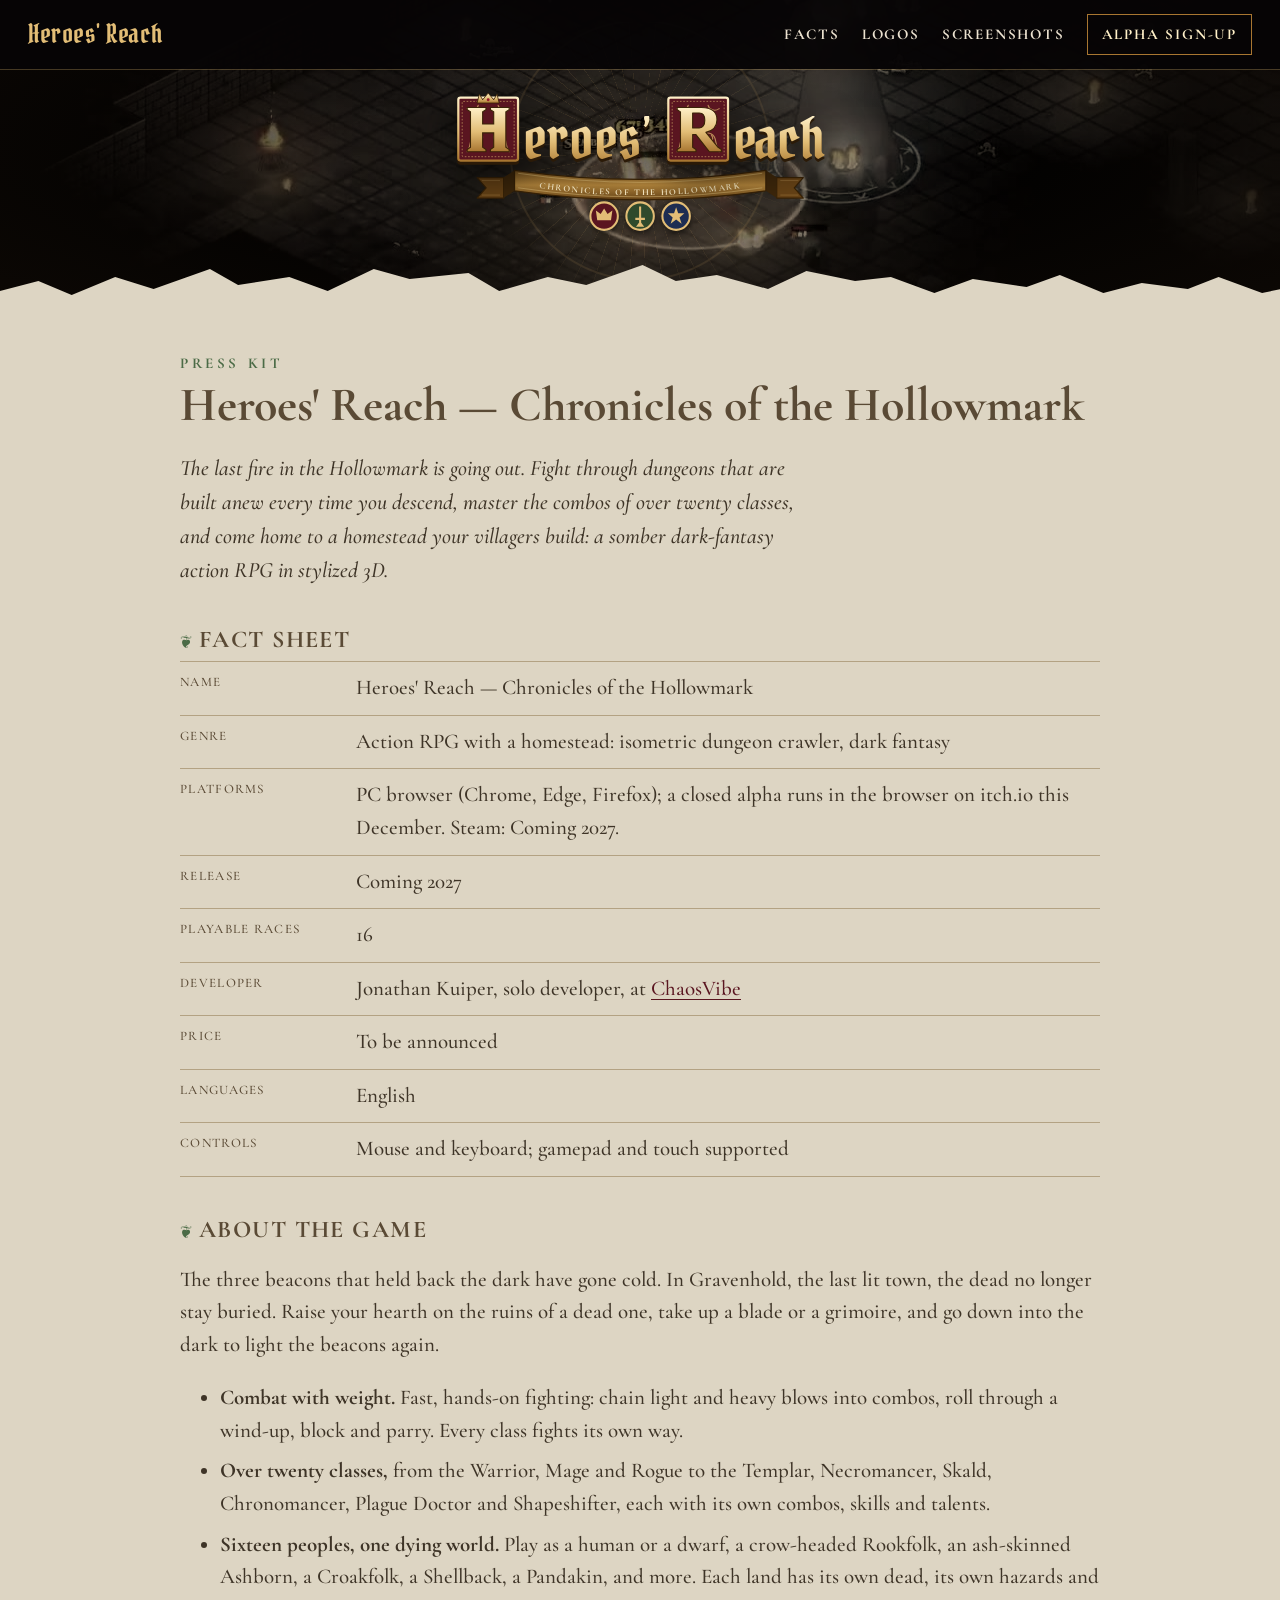
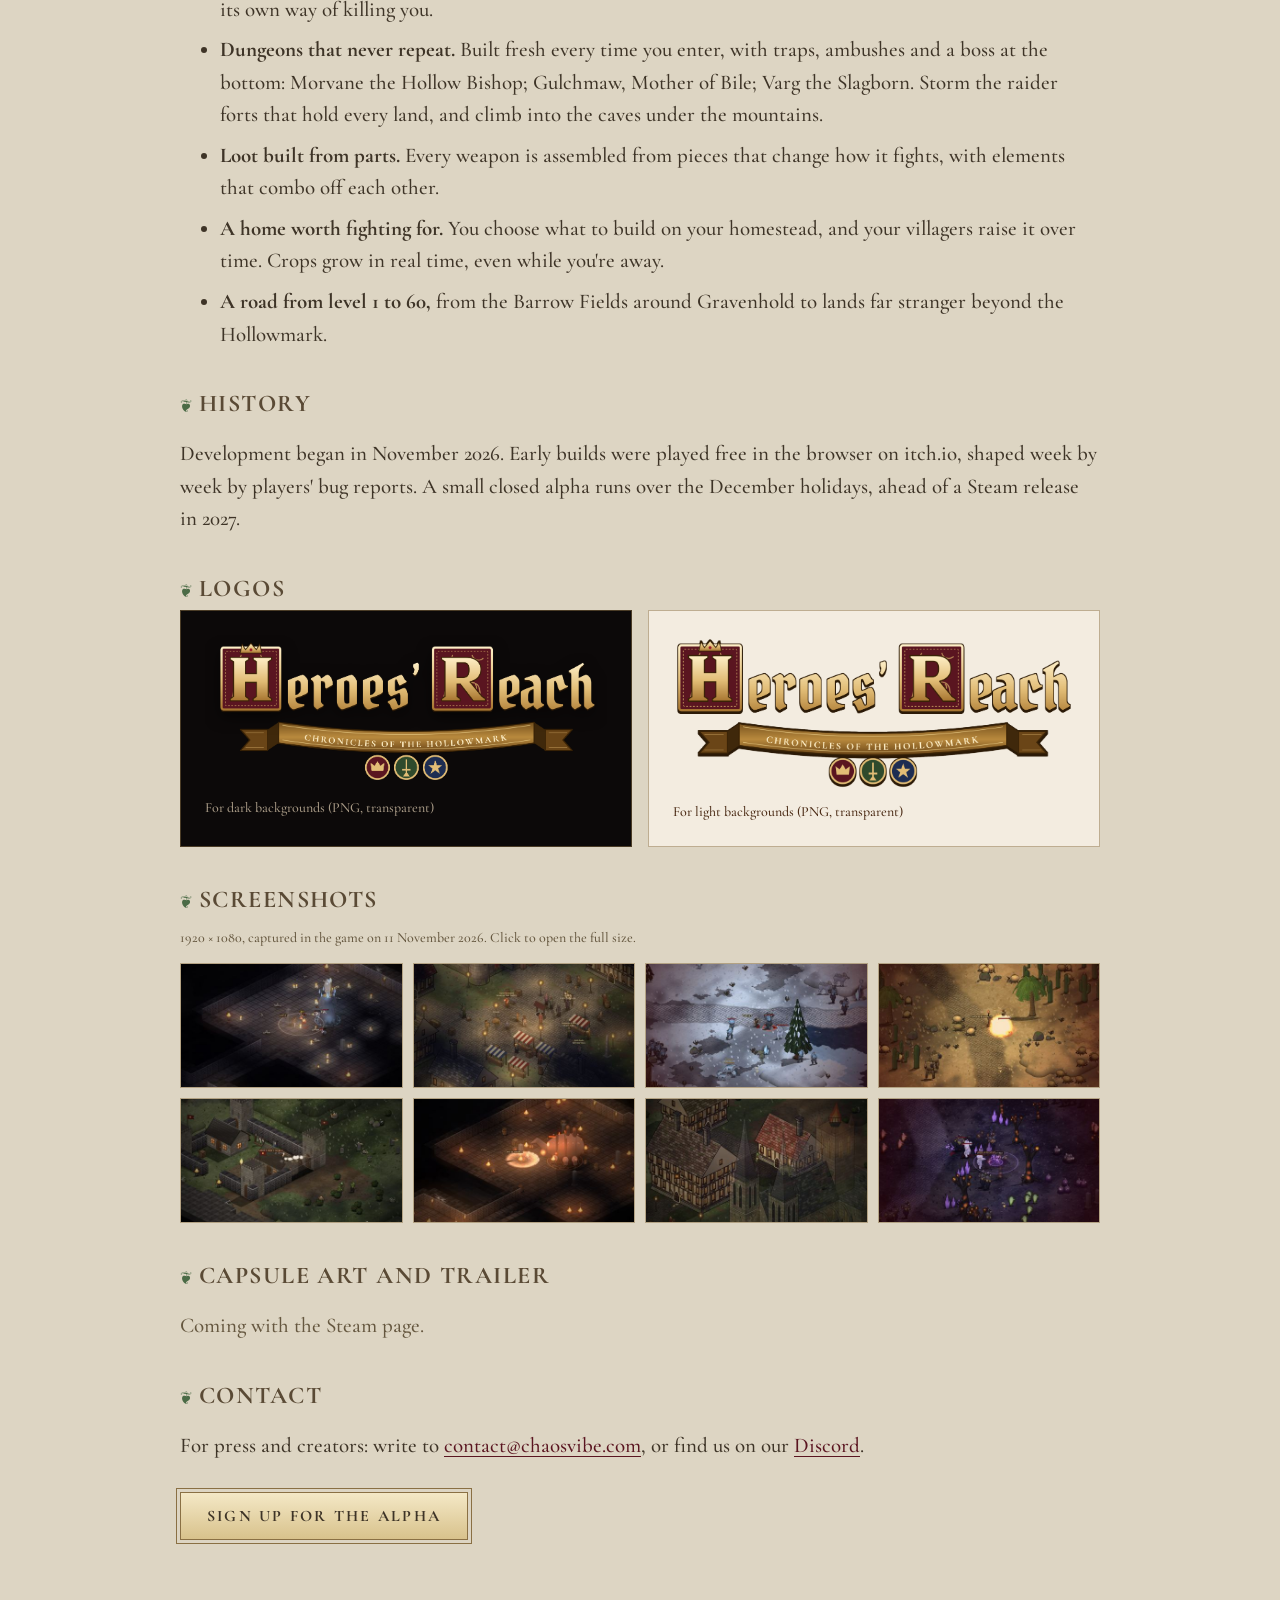
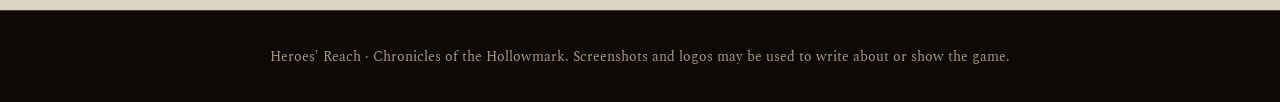
==== press.html @ e9427c47 "Heroes' Reach website (copy of the game repo's website/) Co-Authored-By: Claude Sonnet 5.5 <noreply@" ====
<!doctype html>
<html lang="en">
<head>
<meta charset="utf-8">
<meta name="viewport" content="width=device-width, initial-scale=1">
<title>Press kit · Heroes' Reach</title>
<meta name="description" content="Press kit for Heroes' Reach — Chronicles of the Hollowmark: fact sheet, logos, screenshots and contact.">
<meta property="og:title" content="Heroes' Reach press kit">
<meta property="og:image" content="press/emberwrought-1-crypt-boss.jpg">
<meta name="theme-color" content="#0e0905">
<link rel="preconnect" href="https://fonts.googleapis.com">
<link rel="preconnect" href="https://fonts.gstatic.com" crossorigin>
<link href="https://fonts.googleapis.com/css2?family=Pirata+One&family=Cormorant+Garamond:ital,wght@0,500;0,700;1,500&family=Spectral:ital,wght@0,300;0,400;0,600;1,300;1,400&display=swap" rel="stylesheet">
<link rel="stylesheet" href="site.css">
</head>
<body class="page">
<!-- Safe list only (docs/social-plan.md §6): no co-op, no release date beyond "Coming 2027". The owner approves before it's linked anywhere.
     Capsule art and the trailer go in the "Capsule art and trailer" section once the Steam page assets exist (docs/social/steam.md). -->
<nav class="top solid"><a class="brand" href="./">Heroes' Reach</a><span class="links"><a href="#facts">Facts</a><a href="#logos">Logos</a><a href="#shots">Screenshots</a><a class="pill" href="./#alpha">Alpha sign-up</a></span></nav>
<header class="masthead">
  <div class="lockup">
    <a class="word" href="./" aria-label="Heroes' Reach, home">
      <svg class="initial" viewBox="0 0 120 130" aria-hidden="true">
        <defs><linearGradient id="ig" x1="0" y1="0" x2="0" y2="1"><stop offset="0" stop-color="#fff0c8"/><stop offset=".55" stop-color="#e2bd76"/><stop offset="1" stop-color="#a87631"/></linearGradient></defs>
        <rect x="6" y="10" width="108" height="114" rx="4" fill="#5a1520" stroke="url(#ig)" stroke-width="4"/>
        <rect x="13" y="17" width="94" height="100" rx="2" fill="none" stroke="#c9a061" stroke-width="1.2" stroke-dasharray="3 3"/>
        <g fill="none" stroke="#c9a061" stroke-width="2" stroke-linecap="round" opacity=".85">
          <path d="M22 108c10-14 2-26 14-32s18 6 10 12-16-2-10-10"/><path d="M98 108c-10-14-2-26-14-32s-18 6-10 12 16-2 10-10"/>
          <path d="M22 30c8 6 18 2 20-6M98 30c-8 6-18 2-20-6"/>
        </g>
        <path d="M22 28h34v4l-6 4v22h20V36l-6-4v-4h34v4l-6 4v64l6 4v4H64v-4l6-4V74H50v26l6 4v4H22v-4l6-4V36l-6-4z" fill="url(#ig)" stroke="#3a2306" stroke-width="2"/>
        <path d="M44 4l6 10 10-12 10 12 6-10 4 16H40z" fill="url(#ig)" stroke="#3a2306" stroke-width="1.5"/>
        <circle cx="60" cy="14" r="2.6" fill="#9b1b2a"/>
      </svg>
      <span class="rest" aria-hidden="true">eroes’</span><svg class="initial r" viewBox="0 0 120 130" aria-hidden="true"><rect x="6" y="10" width="108" height="114" rx="4" fill="#5a1520" stroke="url(#ig)" stroke-width="4"/><rect x="13" y="17" width="94" height="100" rx="2" fill="none" stroke="#c9a061" stroke-width="1.2" stroke-dasharray="3 3"/><g fill="none" stroke="#c9a061" stroke-width="2" stroke-linecap="round" opacity=".85"><path d="M22 108c10-14 2-26 14-32s18 6 10 12-16-2-10-10"/><path d="M98 108c-10-14-2-26-14-32s-18 6-10 12 16-2 10-10"/><path d="M22 30c8 6 18 2 20-6M98 30c-8 6-18 2-20-6"/></g><path fill-rule="evenodd" d="M22 28H66C86 28 94 38 94 50C94 63 86 70 74 73L96 100L102 104V108H80L56 77H50V100L56 104V108H22V104L28 100V36L22 32ZM50 38H62C70 38 72 43 72 51C72 59 70 64 62 65H50Z" fill="url(#ig)" stroke="#3a2306" stroke-width="2" stroke-linejoin="round"/></svg><span class="rest" aria-hidden="true">each</span>
    </a>
    <svg class="ribbon" viewBox="0 0 560 92" role="img" aria-label="Chronicles of the Hollowmark">
      <defs><linearGradient id="rg" x1="0" y1="0" x2="0" y2="1"><stop offset="0" stop-color="#7b5520"/><stop offset=".5" stop-color="#b98a3e"/><stop offset="1" stop-color="#6a4517"/></linearGradient></defs>
      <path d="M54 34H10l15 17-15 17h44z" fill="#6a4517" stroke="#3a2306" stroke-width="2" stroke-linejoin="round"/>
      <path d="M506 34h44l-15 17 15 17h-44z" fill="#6a4517" stroke="#3a2306" stroke-width="2" stroke-linejoin="round"/>
      <path d="M18 39h30M18 63h30M512 39h30M512 63h30" stroke="#c9a061" stroke-width="1" opacity=".55"/>
      <path d="M72 22 54 34v34l18-12z" fill="#3f280b"/>
      <path d="M488 22l18 12v34l-18-12z" fill="#3f280b"/>
      <path d="M72 22Q280 52 488 22V56Q280 86 72 56z" fill="url(#rg)" stroke="#3a2306" stroke-width="2" stroke-linejoin="round"/>
      <path d="M78 27Q280 57 482 27M78 51Q280 81 482 51" stroke="#e8c983" stroke-width="1.1" fill="none" opacity=".75"/>
      <path id="rbt" d="M88 44Q280 76 472 44" fill="none"/>
      <text font-family="'Cormorant Garamond', Georgia, serif" font-weight="700" font-size="15" letter-spacing="2.6" fill="#fff0c8" text-anchor="middle" dominant-baseline="middle"><textPath href="#rbt" startOffset="50%">CHRONICLES OF THE HOLLOWMARK</textPath></text>
    </svg>
    <div class="roundels" aria-hidden="true">
      <svg viewBox="0 0 44 44"><circle cx="22" cy="22" r="20" fill="#5a1520" stroke="#e2bd76" stroke-width="3"/><path d="M12 28 10 14l7 5 5-8 5 8 7-5-2 14z" fill="#e2bd76"/></svg>
      <svg viewBox="0 0 44 44"><circle cx="22" cy="22" r="20" fill="#2f4a2c" stroke="#e2bd76" stroke-width="3"/><path d="M22 8v24M15 26h14M22 32l-3 4h6z" stroke="#e2bd76" stroke-width="3" fill="none"/></svg>
      <svg viewBox="0 0 44 44"><circle cx="22" cy="22" r="20" fill="#1d2d52" stroke="#e2bd76" stroke-width="3"/><path d="M22 9l3 9 9 0-7 6 3 9-8-6-8 6 3-9-7-6 9 0z" fill="#e2bd76"/></svg>
    </div>
  </div>
</header>
<div class="torn" aria-hidden="true"></div>
<main class="doc press">
  <p class="kicker">Press kit</p>
  <h1>Heroes' Reach — Chronicles of the Hollowmark</h1>
  <p class="lead">The last fire in the Hollowmark is going out. Fight through dungeons that are built anew every time you descend, master the combos of over twenty classes, and come home to a homestead your villagers build: a somber dark-fantasy action RPG in stylized 3D.</p>

  <h2 id="facts">Fact sheet</h2>
  <dl class="facts">
    <div><dt>Name</dt><dd>Heroes' Reach — Chronicles of the Hollowmark</dd></div>
    <div><dt>Genre</dt><dd>Action RPG with a homestead: isometric dungeon crawler, dark fantasy</dd></div>
    <div><dt>Platforms</dt><dd>PC browser (Chrome, Edge, Firefox); a closed alpha runs in the browser on itch.io this December. Steam: Coming 2027.</dd></div>
    <div><dt>Release</dt><dd>Coming 2027</dd></div>
    <div><dt>Playable races</dt><dd>16</dd></div>
    <div><dt>Developer</dt><dd>Jonathan Kuiper, solo developer, at <a href="https://chaosvibe.com">ChaosVibe</a></dd></div>
    <div><dt>Price</dt><dd>To be announced</dd></div>
    <div><dt>Languages</dt><dd>English</dd></div>
    <div><dt>Controls</dt><dd>Mouse and keyboard; gamepad and touch supported</dd></div>
  </dl>

  <h2>About the game</h2>
  <p>The three beacons that held back the dark have gone cold. In Gravenhold, the last lit town, the dead no longer stay buried. Raise your hearth on the ruins of a dead one, take up a blade or a grimoire, and go down into the dark to light the beacons again.</p>
  <ul>
    <li><b>Combat with weight.</b> Fast, hands-on fighting: chain light and heavy blows into combos, roll through a wind-up, block and parry. Every class fights its own way.</li>
    <li><b>Over twenty classes,</b> from the Warrior, Mage and Rogue to the Templar, Necromancer, Skald, Chronomancer, Plague Doctor and Shapeshifter, each with its own combos, skills and talents.</li>
    <li><b>Sixteen peoples, one dying world.</b> Play as a human or a dwarf, a crow-headed Rookfolk, an ash-skinned Ashborn, a Croakfolk, a Shellback, a Pandakin, and more. Each land has its own dead, its own hazards and its own way of killing you.</li>
    <li><b>Dungeons that never repeat.</b> Built fresh every time you enter, with traps, ambushes and a boss at the bottom: Morvane the Hollow Bishop; Gulchmaw, Mother of Bile; Varg the Slagborn. Storm the raider forts that hold every land, and climb into the caves under the mountains.</li>
    <li><b>Loot built from parts.</b> Every weapon is assembled from pieces that change how it fights, with elements that combo off each other.</li>
    <li><b>A home worth fighting for.</b> You choose what to build on your homestead, and your villagers raise it over time. Crops grow in real time, even while you're away.</li>
    <li><b>A road from level 1 to 60,</b> from the Barrow Fields around Gravenhold to lands far stranger beyond the Hollowmark.</li>
  </ul>

  <h2>History</h2>
  <p>Development began in November 2026. Early builds were played free in the browser on itch.io, shaped week by week by players' bug reports. A small closed alpha runs over the December holidays, ahead of a Steam release in 2027.</p>

  <h2 id="logos">Logos</h2>
  <!-- Both PNGs are the Heroes' Reach lockup (crowned H, name, ribbon, roundels), rendered from the website's own lockup markup; the finished hand-drawn art can replace them later. -->
  <div class="logos">
    <a class="logo dark" href="press/logo-for-dark-backgrounds.png" download><img src="press/logo-for-dark-backgrounds.png" alt="Heroes' Reach logo for dark backgrounds"><span>For dark backgrounds (PNG, transparent)</span></a>
    <a class="logo light" href="press/logo-for-light-backgrounds.png" download><img src="press/logo-for-light-backgrounds.png" alt="Heroes' Reach logo for light backgrounds"><span>For light backgrounds (PNG, transparent)</span></a>
  </div>

  <h2 id="shots">Screenshots</h2>
  <p class="dim small">1920 × 1080, captured in the game on 11 November 2026. Click to open the full size.</p>
  <div class="shots-grid">
    <a href="press/emberwrought-1-crypt-boss.jpg"><img src="press/thumb-emberwrought-1-crypt-boss.jpg" alt="A templar facing Morvane, the Hollow Bishop, in the Hollow Crypt" loading="lazy"></a>
    <a href="press/emberwrought-2-gravenhold.jpg"><img src="press/thumb-emberwrought-2-gravenhold.jpg" alt="The market square of Gravenhold at night, under the keep" loading="lazy"></a>
    <a href="press/emberwrought-3-frostfang.jpg"><img src="press/thumb-emberwrought-3-frostfang.jpg" alt="A huntsman holding a road against frost beasts in the Frostfang Highlands" loading="lazy"></a>
    <a href="press/emberwrought-4-sunscar.jpg"><img src="press/thumb-emberwrought-4-sunscar.jpg" alt="A pyromancer's cinder barrage in the Sunscar Desert" loading="lazy"></a>
    <a href="press/emberwrought-5-fort.jpg"><img src="press/thumb-emberwrought-5-fort.jpg" alt="A warrior storming a raider fort in the Hollowmark" loading="lazy"></a>
    <a href="press/emberwrought-6-forge-boss.jpg"><img src="press/thumb-emberwrought-6-forge-boss.jpg" alt="A berserker facing Varg the Slagborn in the Forge-Pit" loading="lazy"></a>
    <a href="press/emberwrought-7-cathedral.jpg"><img src="press/thumb-emberwrought-7-cathedral.jpg" alt="The cathedral and timbered houses at the edge of Gravenhold" loading="lazy"></a>
    <a href="press/emberwrought-8-starless-rift.jpg"><img src="press/thumb-emberwrought-8-starless-rift.jpg" alt="A fight among void crystals in the Starless Rift" loading="lazy"></a>
  </div>

  <h2>Capsule art and trailer</h2>
  <p class="dim">Coming with the Steam page.</p>

  <h2>Contact</h2>
  <p>For press and creators: write to <a href="mailto:contact@chaosvibe.com">contact@chaosvibe.com</a>, or find us on our <a href="https://discord.gg/D5G8zKWHCp" target="_blank" rel="noopener">Discord</a>.</p>
  <div class="cta" style="justify-content:flex-start"><a class="btn" href="./#alpha">Sign up for the alpha</a></div>
</main>
<footer>Heroes' Reach · Chronicles of the Hollowmark. Screenshots and logos may be used to write about or show the game.</footer>
</body>
</html>
---- site.css ----
/* Heroes' Reach: the "illuminated manuscript" look (sepia night, gold, crimson, parchment), set for a page that descends from town to void. */
:root {
  /* --ember/--ember2 keep their names as the accent: now gold deep and gold mid */
  --bg: #0e0905; --ink: #ece2d0; --dim: #a89a86; --gold: #e2bd76; --gold2: #fff0c8; --ember: #a87631; --ember2: #e2bd76; --blood: #9b1b2a;
  --line: rgba(226, 189, 118, 0.28); --panel: #1a120b; --field: #120c07; --ring: var(--bg);
  --parch: #ddd5c3; --pink: #3e3427; --phead: #5a4a35; --leaf: #4b6b46; --frame: #8a7044; --crimson: #5a1520;
  --serif: Spectral, Georgia, serif; --display: 'Cormorant Garamond', Georgia, serif; --word: 'Pirata One', Georgia, serif;
  color-scheme: dark;
}
* { box-sizing: border-box; }
[hidden] { display: none !important; }
html { scroll-behavior: smooth; scrollbar-color: #4a3424 var(--bg); scrollbar-width: thin; }
::-webkit-scrollbar { width: 10px; } ::-webkit-scrollbar-track { background: var(--bg); } ::-webkit-scrollbar-thumb { background: #4a3424; border: 2px solid var(--bg); border-radius: 6px; }
body { margin: 0; background: var(--bg); color: var(--ink); font: 400 18px/1.65 var(--serif); overflow-x: hidden; caret-color: var(--ember2); }
::selection { background: var(--ember); color: #120806; }
a { color: var(--gold2); text-underline-offset: 0.2em; text-decoration-thickness: 1px; }
a:hover { color: #fff; }
:focus-visible { outline: 2px solid var(--ember2); outline-offset: 3px; }
h1, h2, h3, .brand, .btn, nav, .lv, .gauge, legend, summary, dt { font-family: var(--display); }
h2 { color: var(--gold2); font-size: clamp(27px, 3.3vw, 46px); line-height: 1.08; letter-spacing: 0.06em; text-transform: uppercase; margin: 0 0 20px; font-weight: 700; text-wrap: balance; }
h3 { color: var(--gold2); letter-spacing: 0.02em; text-wrap: balance; }
/* headings flanked by green fleurons */
h2.center::before, .final h2::before, .doc h2::before { content: '❦\00a0'; color: var(--leaf); font-size: .7em; }
h2.center::after, .final h2::after { content: '\00a0❦'; color: var(--leaf); font-size: .7em; }
p { text-wrap: pretty; }
.center { text-align: center; } .dim { color: var(--dim); } .small { font-size: 14px; }
.lead { max-width: 62ch; margin: 0 auto 8px; color: #d6cab6; font-size: 19px; }
.sr { position: absolute; width: 1px; height: 1px; overflow: hidden; clip-path: inset(50%); white-space: nowrap; }

/* nav */
nav.top { position: fixed; inset: 0 0 auto; z-index: 20; display: flex; justify-content: space-between; align-items: center; padding: 14px 28px;
  background: linear-gradient(180deg, rgba(7,5,6,0.8), rgba(7,5,6,0)); transition: background .3s, box-shadow .3s; }
nav.top.solid { background: rgba(7,5,6,0.94); box-shadow: 0 1px 0 var(--line); }
.brand { color: var(--gold); text-decoration: none; font: 400 26px/1 var(--word); letter-spacing: 0.02em; }
nav .links { display: flex; align-items: center; gap: 22px; }
nav .links a { color: var(--ink); text-decoration: none; font-size: 15px; font-weight: 700; letter-spacing: 0.12em; text-transform: uppercase; }
nav .links a:hover { color: var(--gold2); }
nav .pill { border: 1px solid var(--ember); color: var(--gold2) !important; padding: 7px 14px; }
nav .pill:hover { background: var(--ember); color: #160a05 !important; }

/* buttons */
.btn { display: inline-flex; align-items: center; justify-content: center; min-height: 48px; padding: 0 26px; text-decoration: none; font-weight: 700; font-size: 16px; letter-spacing: 0.14em;
  text-transform: uppercase; color: var(--pink); background: linear-gradient(180deg, #f4e8c6, #d8c28c); border: 1px solid var(--frame); cursor: pointer;
  box-shadow: 0 0 0 3px var(--ring), 0 0 0 4px var(--frame); transition: transform .2s cubic-bezier(.2,.8,.2,1), filter .2s; } /* the framed button: an outer ring in the colour behind it */
.btn:hover { transform: translateY(-1px); filter: brightness(1.08); color: var(--pink); }
.btn:active { transform: translateY(1px); }
.btn[disabled] { opacity: .55; cursor: default; transform: none; filter: none; }
.btn.ghost { background: transparent; color: var(--gold2); border-color: var(--line); box-shadow: none; }
.btn.ghost:hover { border-color: var(--gold); }
button.link { font: inherit; color: var(--gold2); background: none; border: 0; padding: 0; text-decoration: underline; text-underline-offset: 0.2em; cursor: pointer; }
button.link[disabled] { opacity: .5; cursor: default; }

/* hero: the game playing behind the logo and the sign-up */
.hero { position: relative; min-height: 100svh; display: flex; align-items: center; padding: 96px clamp(16px, 5vw, 72px) 56px; overflow: hidden; isolation: isolate; }
.hero-video { position: absolute; inset: 0; width: 100%; height: 100%; object-fit: cover; z-index: -2; filter: sepia(.55) saturate(.9) brightness(.55) contrast(1.05); }
.hero::before { content: ''; position: absolute; inset: 0; z-index: -1;
  background: linear-gradient(90deg, rgba(14,9,5,0.92) 0%, rgba(14,9,5,0.78) 34%, rgba(14,9,5,0.2) 62%, rgba(14,9,5,0.1) 100%), linear-gradient(0deg, var(--bg) 0%, transparent 22%); }
.hero-in { width: min(100%, 600px); }
/* the title lockup (owner-approved 2026-11-13): illuminated T, wordmark, ribbon, three roundels. --s scales it for the smaller mastheads */
.lockup { --s: 1; position: relative; isolation: isolate; display: grid; justify-items: center; }
.lockup::before { content: ''; position: absolute; inset: -70px -30px; z-index: -1; opacity: .22; pointer-events: none; background: /* faint engraved gold rings */
  radial-gradient(circle at 50% 46%, transparent 0 128px, #c9a061 129px 130px, transparent 131px 168px, #c9a061 169px 170px, transparent 171px),
  repeating-conic-gradient(from 0deg at 50% 46%, transparent 0 7deg, rgba(201,160,97,.5) 7deg 7.4deg);
  -webkit-mask-image: radial-gradient(circle at 50% 46%, #000 0 40%, transparent 62%); mask-image: radial-gradient(circle at 50% 46%, #000 0 40%, transparent 62%); }
.lockup .word { margin: 0; display: flex; align-items: flex-end; gap: 2px; filter: drop-shadow(0 3px 0 #2b1a07) drop-shadow(0 12px 22px rgba(0,0,0,.75)); }
.lockup .initial { width: calc(clamp(46px, 7.2vw, 100px) * var(--s)); height: auto; margin-bottom: -.06em; }
.lockup .initial.r { margin-left: calc(clamp(8px, 1.3vw, 20px) * var(--s)); }
.lockup .rest { font: 400 calc(clamp(38px, 6.2vw, 92px) * var(--s))/.82 var(--word); letter-spacing: 0; white-space: nowrap;
  background: linear-gradient(180deg, #fff0c8 0%, #e2bd76 55%, #b3833c 100%); -webkit-background-clip: text; background-clip: text; color: transparent; }
.lockup .ribbon { width: min(calc(470px * var(--s)), 96%); height: auto; margin-top: -6px; }
.lockup .roundels { display: flex; gap: 6px; margin-top: calc(-16px * var(--s)); }
.lockup .roundels svg { width: calc(clamp(30px, 3.4vw, 42px) * var(--s)); height: auto; filter: drop-shadow(0 2px 3px rgba(0,0,0,.6)); }
.when { margin: 14px 0 0; text-align: center; font: 700 clamp(16px, 1.6vw, 20px) var(--display); letter-spacing: 0.4em; text-transform: uppercase; color: var(--gold2); text-shadow: 0 2px 0 #2b1a07; }
/* the torn-parchment edge between a dark section above and a parchment one below */
.torn { position: relative; height: clamp(34px, 6vw, 70px); margin-top: calc(clamp(34px, 6vw, 70px) * -1); margin-bottom: -1px; pointer-events: none;
  background: url("data:image/svg+xml,%3Csvg xmlns='http://www.w3.org/2000/svg' viewBox='0 0 1000 70' preserveAspectRatio='none'%3E%3Cpath d='M0 70V34l30-10 26 14 34-18 30 12 44-20 22 16 40-8 30 14 36-22 28 10 46-6 24 18 38-14 30 8 44-20 26 16 32-6 40 14 30-18 38 10 28-4 34 16 30-14 42 8 26-12 34 18 30-10 36 6 24-12 34 16 30-8 0 50z' fill='%23ddd5c3'/%3E%3C/svg%3E") 0 0 / 100% 100% no-repeat; }
.hook { font-size: clamp(19px, 1.9vw, 22px); line-height: 1.5; margin: 22px 0 26px; max-width: 34ch; color: #f1e7d6; }

/* the sign-up, in working form on the first screen */
.signup { --ring: #120c08; margin-top: 0; background: rgba(18,12,8,0.92); border: 1px solid var(--line); padding: 22px; box-shadow: 0 24px 60px rgba(0,0,0,0.6); }
.su-form { display: grid; gap: 14px; }
.su-form p { margin: 0; }
.su-form label { display: grid; gap: 6px; font-size: 15px; }
.su-form .contact { font-family: var(--display); font-weight: 700; font-size: 15px;letter-spacing: 0.12em; text-transform: uppercase; color: var(--gold); }
.su-form .row { display: flex; gap: 12px; }
.su-form .row .btn { padding: 0 14px; font-size: 14px; letter-spacing: 0.1em; }
.doc .su-form legend { font-family: var(--serif); font-size: 15px; }
.su-form .row input, .su-form .row input::placeholder { flex: 1; min-width: 0; text-transform: none; letter-spacing: normal; font-family: var(--serif); }
.fine.actions { display: flex; flex-wrap: wrap; gap: 6px 20px; }
.su-form input:not([type=checkbox]):not([type=radio]), .su-form select, .su-form textarea {
  font: inherit; font-size: 16px; color: var(--ink); background: var(--field); border: 1px solid #3d322b; padding: 11px 13px; min-height: 48px; }
.su-form input::placeholder, .su-form textarea::placeholder { color: #8c7f6d; }
.su-form input:focus-visible, .su-form select:focus-visible, .su-form textarea:focus-visible { outline: 2px solid var(--ember2); outline-offset: 0; border-color: transparent; }
.su-form fieldset { border: 1px solid #2c241f; padding: 10px 14px; margin: 0; display: grid; gap: 8px; }
.su-form legend { padding: 0 6px; font-size: 14px; }
.su-form .chk { display: flex; gap: 10px; align-items: flex-start; font-size: 15px; }
.su-form .chk input { margin-top: 0.3em; accent-color: var(--ember); width: 18px; height: 18px; flex: none; }
.consent span { font-size: 13.5px; color: #c4b7a3; line-height: 1.5; }
.su-form .hp { position: absolute; left: -9999px; }
.su-form .opts { display: flex; flex-wrap: wrap; gap: 6px 22px; }
details.more summary { cursor: pointer; font-size: 14px; letter-spacing: 0.06em; color: var(--gold2); }
details.more[open] { display: grid; gap: 12px; } details.more[open] summary { margin-bottom: 4px; }
.fine { font-size: 14px; color: #c4b7a3; }
.su-msg { min-height: 1.4em; font-size: 15px; } .su-msg.err { color: #ff9a80; }
.closes { margin: 12px 0 0; font-size: 13px; color: var(--dim); }
.mc { margin-top: 14px; }
.mc-canvas { display: block; width: 100%; aspect-ratio: 16 / 9; border: 1px solid var(--line); }
.mc-out { min-height: 1.4em; color: var(--dim); margin: 8px 0; font-variant-numeric: tabular-nums; }
.mc-verdict { border-left: 3px solid; padding: 4px 0 4px 14px; }
.mc-verdict b { font-family: var(--display); font-size: 20px; }
.mc-verdict p { margin: 4px 0; font-size: 15px; } .mc-verdict small { color: var(--dim); font-size: 13px; }
.mc-verdict.well { border-color: #7ac46a; } .mc-verdict.well b { color: #a6e08a; }
.mc-verdict.struggle { border-color: #e0b040; } .mc-verdict.struggle b { color: #ffcc55; }
.mc-verdict.wont { border-color: #d0503a; } .mc-verdict.wont b { color: #ff8a6a; }
.su-done h2 { font-size: 28px; margin: 0 0 8px; }
.su-done .btn { margin-top: 12px; }

/* the depth gauge */
.gauge { position: fixed; left: 22px; top: 50%; z-index: 15; transform: translateY(-50%); display: grid; justify-items: center; gap: 8px; opacity: 0; transition: opacity .4s; pointer-events: none; }
.gauge.on { opacity: 1; }
.gauge-line { position: relative; width: 2px; height: 34vh; background: rgba(216,180,106,0.18); }
.gauge-line i { position: absolute; left: -3px; top: calc(var(--k, 0) * 100%); width: 8px; height: 8px; margin-top: -4px; border-radius: 50%; background: var(--ember2); box-shadow: 0 0 12px var(--ember); }
.gauge-lv { font-size: 22px; color: var(--gold2); font-variant-numeric: tabular-nums; }
.gauge-lv::before { content: 'Lv '; font-size: 11px; letter-spacing: 0.2em; color: var(--dim); }
.gauge-name { writing-mode: vertical-rl; transform: rotate(180deg); font-size: 11px; letter-spacing: 0.24em; text-transform: uppercase; color: var(--dim); max-height: 30vh; }

/* the descent: each depth sinks into its own tint, darker the further down */
.depth { position: relative; padding: clamp(80px, 11vw, 150px) clamp(16px, 6vw, 96px); background: linear-gradient(180deg, rgb(var(--tint)) 0%, rgb(var(--tint)) 70%, var(--next, rgb(var(--tint))) 100%); }
.split { display: grid; grid-template-columns: repeat(12, 1fr); gap: 28px clamp(20px, 3vw, 44px); max-width: 1320px; margin: 0 auto; align-items: start; }
.split figure { margin: 0; overflow: hidden; box-shadow: 0 30px 70px rgba(0,0,0,0.65); }
.split img, .full img { display: block; width: 100%; height: 100%; object-fit: cover; }
.split .wide { grid-column: 1 / 9; grid-row: 1 / 3; aspect-ratio: 16 / 10; }
.split .txt { grid-column: 9 / 13; grid-row: 1; align-self: end; }
.split .tall { grid-column: 9 / 13; grid-row: 2; aspect-ratio: 4 / 3; }
.split.flip .wide { grid-column: 5 / 13; }
.split.flip .txt { grid-column: 1 / 5; align-self: center; grid-row: 1 / 3; }
.split .txt p { max-width: 46ch; color: #ddd1bd; }
.full { max-width: 1320px; margin: clamp(40px, 6vw, 80px) auto 0; aspect-ratio: 21 / 9; overflow: hidden; box-shadow: 0 30px 70px rgba(0,0,0,0.65); }
.bosses { max-width: 1320px; margin: clamp(40px, 5vw, 64px) auto 0; }
.bosses h3 { font-size: 15px; letter-spacing: 0.24em; text-transform: uppercase; color: var(--gold); margin: 0 0 16px; }
.bosses ul { list-style: none; margin: 0; padding: 0; columns: 3 260px; column-gap: 40px; }
.bosses li { break-inside: avoid; padding: 7px 0; border-bottom: 1px solid rgba(216,180,106,0.12); }
.bosses li b { display: block; font-family: var(--display); font-weight: 700; color: var(--gold); font-size: 19px; letter-spacing: 0.02em; }
.bosses li span { font-size: 14px; color: var(--dim); }

/* heroes */
.roster { display: grid; grid-template-columns: minmax(0, 1fr) minmax(0, 1.25fr); gap: 36px; max-width: 1180px; margin: 44px auto 0; align-items: start; }
.names { display: grid; grid-template-columns: repeat(3, 1fr); gap: 6px; }
.names button { font: 600 13px var(--display); letter-spacing: 0.05em; min-height: 44px; padding: 8px 6px; background: #0e0a0c; color: #b9ab96; border: 1px solid #2a2226; cursor: pointer; transition: color .15s, border-color .15s, background .15s; }
.names button:hover { color: var(--ink); border-color: var(--res); }
.names button[aria-selected="true"] { color: #fff; border-color: var(--res); background: color-mix(in srgb, var(--res) 16%, #0e0a0c); }
.hero-card { position: sticky; top: 90px; padding: 36px 36px 30px; background: linear-gradient(180deg, color-mix(in srgb, var(--res) 14%, #120d10), #0d0a0c 70%); border: 1px solid color-mix(in srgb, var(--res) 45%, transparent); min-height: 340px; }
.hero-card .role { font-family: var(--display); letter-spacing: 0.3em; text-transform: uppercase; font-size: 12px; color: var(--res); margin: 0; }
.hero-card h3 { font-size: clamp(32px, 4vw, 48px); margin: 6px 0 0; color: #fff; line-height: 1.1; }
.hero-card .title { font-style: italic; color: var(--gold); margin: 4px 0 20px; }
.hero-card .desc { font-size: 19px; margin: 0 0 24px; }
.hero-card dl { display: flex; flex-wrap: wrap; gap: 14px 40px; margin: 0; padding-top: 16px; border-top: 1px solid var(--line); }
.hero-card dt { font-size: 11px; letter-spacing: 0.26em; text-transform: uppercase; color: var(--dim); }
.hero-card dd { margin: 2px 0 0; text-transform: capitalize; }
.hero-card .res { color: var(--res); font-weight: 600; }

/* the road from 1 to 60 */
.road { list-style: none; padding: 0; margin: 56px auto 0; max-width: 940px; position: relative; }
.road::before { content: ''; position: absolute; left: 99px; top: 10px; bottom: 10px; width: 2px; background: linear-gradient(180deg, var(--ember), #6a4ab0 70%, #2a2040); }
.stop { display: grid; grid-template-columns: 100px 1fr; gap: 36px; padding: 0 0 40px; position: relative; }
.stop::before { content: ''; position: absolute; left: 93px; top: 8px; width: 14px; height: 14px; border-radius: 50%; background: var(--c); box-shadow: 0 0 0 4px rgb(var(--tint)), 0 0 16px var(--c); }
.lv { text-align: right; padding-right: 18px; font-weight: 700; color: var(--c); font-size: 15px; white-space: nowrap; font-variant-numeric: tabular-nums; }
.lv i { font-style: normal; opacity: .5; padding: 0 2px; }
.stop > div { display: flow-root; }
.stop .thumb { float: left; width: 250px; aspect-ratio: 16 / 9; object-fit: cover; margin: 0 22px 6px 0; border: 1px solid color-mix(in srgb, var(--c) 40%, transparent); }
.stop h3 { margin: 0; color: #fff; font-size: 22px; }
.stop .dim { margin: 0 0 8px; font-size: 15px; }
.bosses-inline { display: flex; flex-wrap: wrap; gap: 6px 20px; margin: 0; font-size: 15px; color: var(--dim); }
.bosses-inline b { color: var(--gold);font-weight: 400; font-style: italic; }

/* devlog */
.log { list-style: none; padding: 0; margin: 50px auto 0; max-width: 1000px; display: grid; gap: 36px; }
.log li { display: grid; grid-template-columns: 340px 1fr; gap: 30px; align-items: center; }
.log figure { margin: 0; border: 1px solid var(--line); }
.log img { display: block; width: 100%; aspect-ratio: 16 / 9; object-fit: cover; }
.log time { font: 700 12px var(--display); letter-spacing: 0.22em; text-transform: uppercase; color: var(--ember2); font-variant-numeric: tabular-nums; }
.log h3 { margin: 6px 0 8px; font-size: 22px; }
.log p { margin: 0; color: #cdc1ad; }
.wip-title { margin: 70px auto 22px; font-size: 22px; }
.wip { max-width: 1000px; margin: 0 auto; display: grid; grid-template-columns: repeat(auto-fill, minmax(230px, 1fr)); gap: 18px; }
.wip figure { margin: 0; }
.wip img { display: block; width: 100%; aspect-ratio: 16 / 9; object-fit: cover; border: 1px solid var(--line); }
.wip figcaption { margin-top: 6px; font-size: 14px; color: #cdc1ad; }

/* the end of the descent */
.final { --ring: var(--parch); text-align: center; padding: clamp(50px, 7vw, 90px) 16px clamp(80px, 10vw, 130px); background: var(--parch); color: var(--pink); }
.final h2 { font-size: clamp(28px, 4.4vw, 54px); color: var(--phead); }
.final p { font: 500 22px/1.5 var(--display); max-width: 52ch; margin: 0 auto; }
.final .btn.ghost { color: var(--pink); border-color: var(--frame); }
.cta { display: flex; gap: 14px; justify-content: center; flex-wrap: wrap; margin-top: 30px; }
footer { text-align: center; padding: 34px 16px; color: var(--dim); font-size: 14px; border-top: 1px solid var(--line); background: var(--bg); }

/* other pages: survey, privacy, press. A dark masthead with the lockup, a torn edge, then parchment */
body.page { background: var(--parch); }
.masthead { position: relative; isolation: isolate; overflow: hidden; display: grid; justify-items: center; padding: 92px 16px clamp(56px, 9vw, 96px); background: #1a120b; }
.masthead::before { content: ''; position: absolute; inset: 0; z-index: -2; background: url(media/hero-poster.jpg) center 40% / cover; filter: sepia(.55) saturate(.9) brightness(.55) contrast(1.05); }
.masthead::after { content: ''; position: absolute; inset: 0; z-index: -1; background: radial-gradient(ellipse 70% 75% at 50% 45%, transparent 30%, rgba(14,9,5,.92) 100%); }
.masthead .lockup { --s: .72; }
.masthead .word { text-decoration: none; }
.card { background: var(--panel); border: 1px solid var(--line); padding: 28px; }
.doc { --ink: var(--pink); --dim: #65573f; --gold: var(--phead); --gold2: var(--phead); --line: rgba(138,112,68,.5); --panel: #e8e1cf; --field: #f3eee0; --ring: var(--parch); color-scheme: light;
  max-width: 760px; margin: 0 auto; padding: 26px 20px 70px; color: var(--pink); font: 500 21px/1.55 var(--display); }
.doc a { color: var(--crimson); } .doc a:hover { color: var(--blood); }
.doc .btn, .doc .btn:hover { color: var(--pink); }
.doc .lead { color: inherit; font-size: 22px; }
.doc .su-form, .doc .su-done { font-family: var(--serif); font-weight: 400; } /* the dense form keeps the readable body face */
.doc .consent span, .doc .fine { color: var(--dim); } .doc .su-msg.err { color: var(--blood); }
.doc .kicker { margin: 0 0 4px; font-weight: 700; font-size: 15px; letter-spacing: .24em; text-transform: uppercase; color: var(--leaf); }
.doc h1 { font-size: clamp(32px, 5vw, 48px); color: var(--phead); margin: 0 0 18px; line-height: 1.12; }
.doc h2 { font-size: 24px; margin: 40px 0 8px; }
.doc li { margin-bottom: 8px; }
.doc .su-form { margin-top: 24px; }
.press { max-width: 960px; }
.press .lead { margin: 0 0 8px; font-style: italic; }
.facts { display: grid; margin: 0; border-top: 1px solid var(--line); }
.facts > div { display: grid; grid-template-columns: 160px 1fr; gap: 16px; padding: 10px 0; border-bottom: 1px solid var(--line); }
.facts dt { color: var(--gold); font-size: 13px; letter-spacing: 0.1em; text-transform: uppercase; }
.facts dd { margin: 0; }
.logos { display: grid; grid-template-columns: 1fr 1fr; gap: 16px; }
.logo { display: grid; gap: 10px; padding: 24px; text-decoration: none; border: 1px solid var(--line); }
.logo img { width: 100%; height: auto; }
.logo span { font-size: 14px; }
.logo.dark { background: #0c0909; color: #a89a86; } .logo.light { background: #f3ece0; color: #4a2a14; }
.shots-grid { display: grid; grid-template-columns: repeat(auto-fill, minmax(210px, 1fr)); gap: 10px; }
.shots-grid img { display: block; width: 100%; aspect-ratio: 16 / 9; object-fit: cover; border: 1px solid var(--line); transition: border-color .2s; }
.shots-grid a:hover img { border-color: var(--gold); }

@media (max-width: 1000px) { .gauge { display: none; } }
@media (max-width: 860px) {
  .split { grid-template-columns: 1fr; }
  .split .wide, .split .txt, .split .tall, .split.flip .wide, .split.flip .txt { grid-column: 1; grid-row: auto; }
  .split.flip .txt { order: -1; }
  .roster { grid-template-columns: 1fr; gap: 24px; }
  .hero-card { position: static; padding: 26px 20px; min-height: 0; }
  .names { display: flex; overflow-x: auto; scroll-snap-type: x mandatory; padding-bottom: 8px; } .names button { flex: none; padding: 8px 14px; scroll-snap-align: start; }
  .log li { grid-template-columns: 1fr; gap: 14px; }
  .hero::before { background: linear-gradient(180deg, rgba(7,5,6,0.55) 0%, rgba(7,5,6,0.9) 45%, var(--bg) 100%); }
  .hero { align-items: flex-end; }
}
@media (max-width: 560px) {
  nav.top { padding: 12px 16px; } .brand { display: none; } nav .links { gap: 14px; margin: 0 auto; } nav .links a { font-size: 11px; letter-spacing: 0.06em; }
  nav .links a:not(.pill) { display: none; }
  .su-form .row { flex-direction: column; } .su-form .row .btn { width: 100%; }
  .signup { padding: 16px; }
  .road::before { left: 7px; } .stop { grid-template-columns: 1fr; gap: 4px; padding-left: 34px; } .stop::before { left: 1px; } .lv { text-align: left; padding: 0; }
  .stop .thumb { float: none; width: 100%; margin: 0 0 12px; }
  .logos { grid-template-columns: 1fr; } .facts > div { grid-template-columns: 1fr; gap: 2px; }
}
@media (prefers-reduced-motion: reduce) {
  html { scroll-behavior: auto; }
  *, *::before, *::after { animation: none !important; transition: none !important; }
}
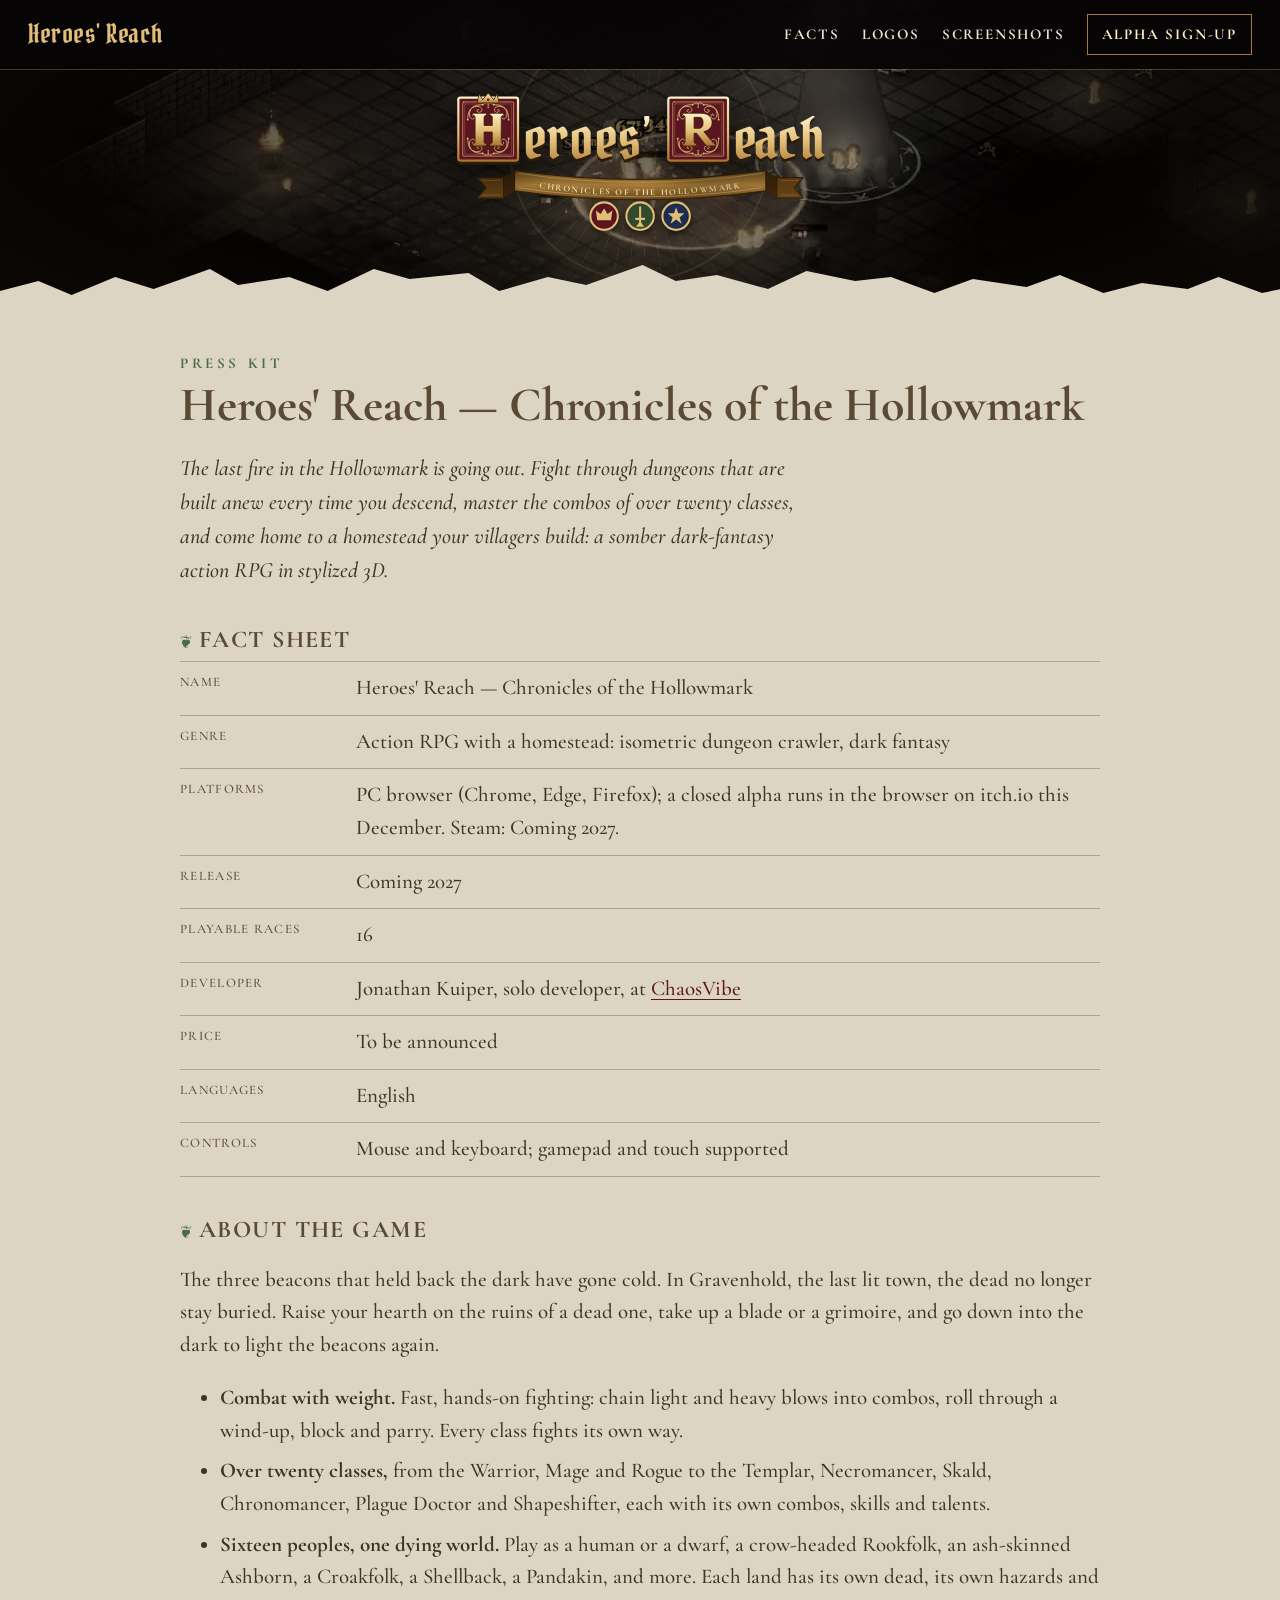
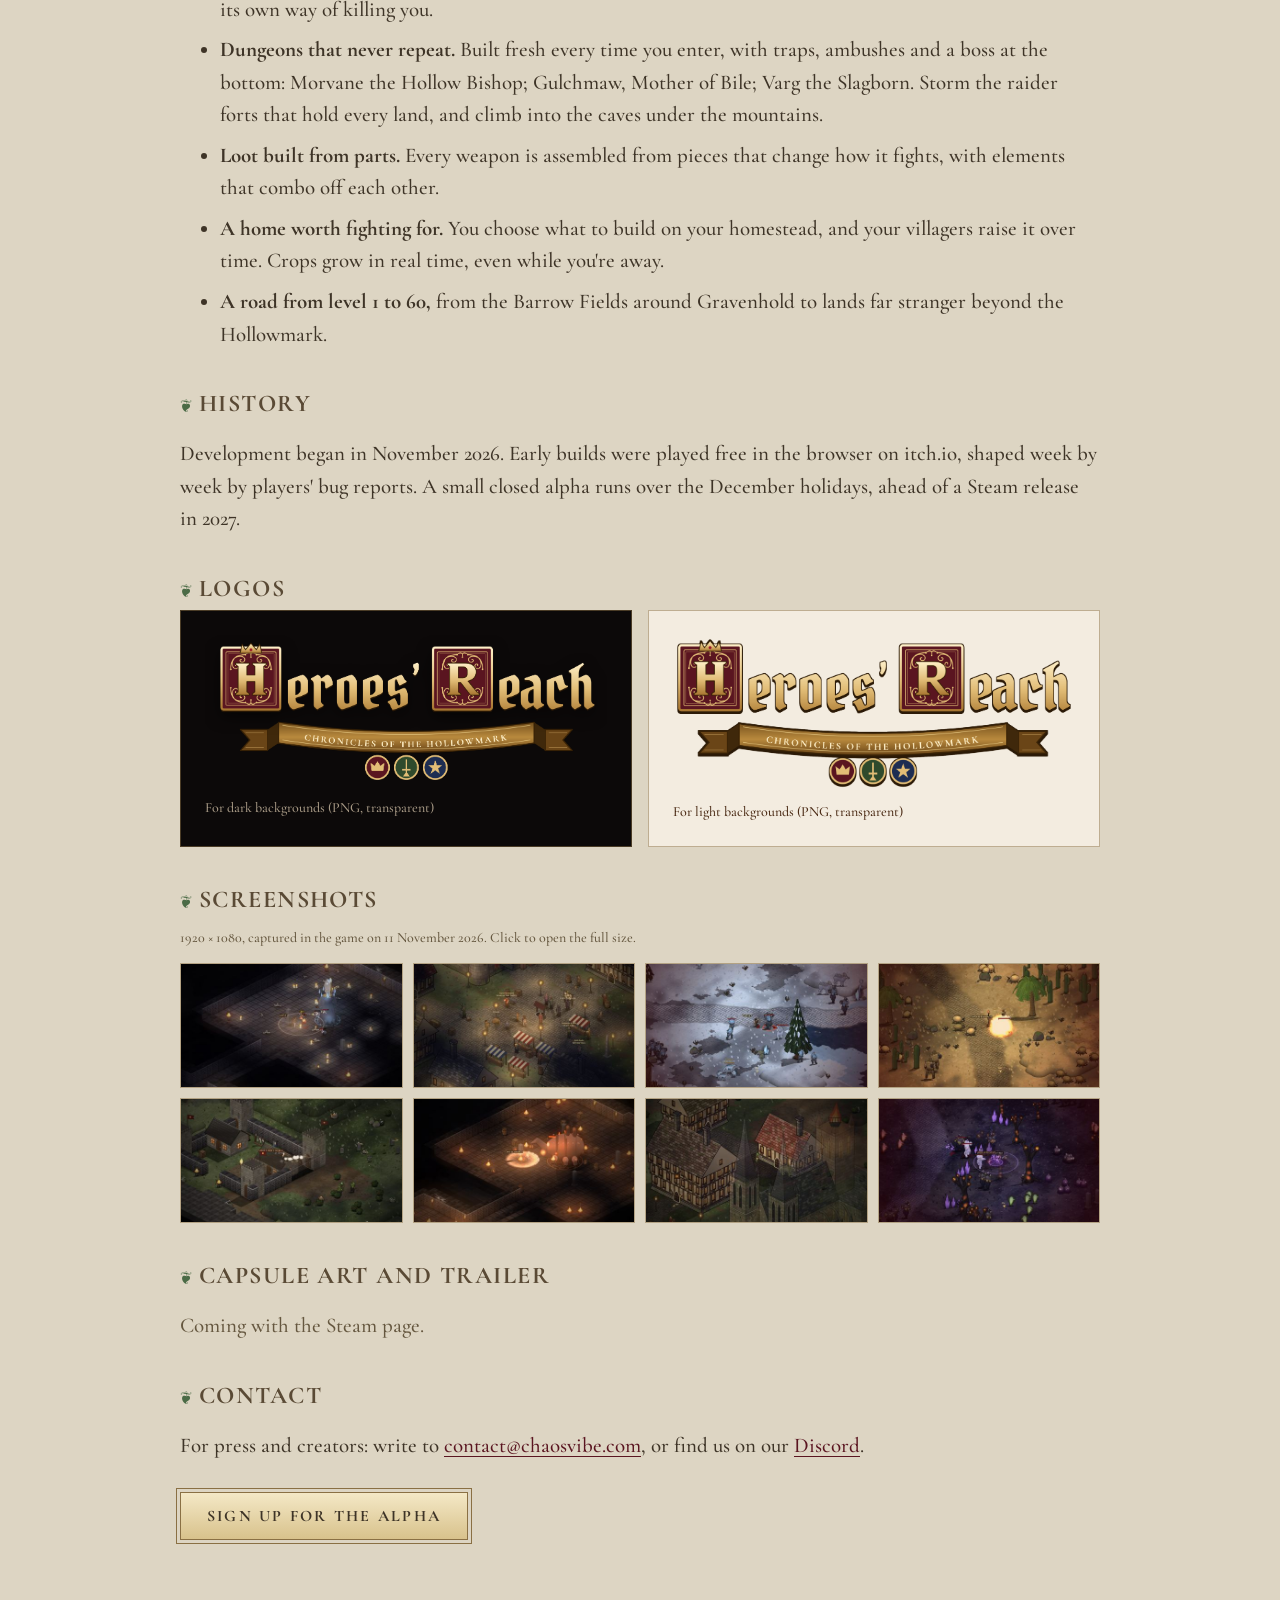
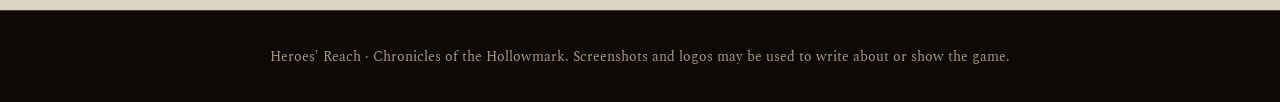
==== commit ec71c0ce: "Heroes' Reach website: filigree tiles on the H and R" ====
--- a/press.html
+++ b/press.html
@@ -20,19 +20,8 @@
 <header class="masthead">
   <div class="lockup">
     <a class="word" href="./" aria-label="Heroes' Reach, home">
-      <svg class="initial" viewBox="0 0 120 130" aria-hidden="true">
-        <defs><linearGradient id="ig" x1="0" y1="0" x2="0" y2="1"><stop offset="0" stop-color="#fff0c8"/><stop offset=".55" stop-color="#e2bd76"/><stop offset="1" stop-color="#a87631"/></linearGradient></defs>
-        <rect x="6" y="10" width="108" height="114" rx="4" fill="#5a1520" stroke="url(#ig)" stroke-width="4"/>
-        <rect x="13" y="17" width="94" height="100" rx="2" fill="none" stroke="#c9a061" stroke-width="1.2" stroke-dasharray="3 3"/>
-        <g fill="none" stroke="#c9a061" stroke-width="2" stroke-linecap="round" opacity=".85">
-          <path d="M22 108c10-14 2-26 14-32s18 6 10 12-16-2-10-10"/><path d="M98 108c-10-14-2-26-14-32s-18 6-10 12 16-2 10-10"/>
-          <path d="M22 30c8 6 18 2 20-6M98 30c-8 6-18 2-20-6"/>
-        </g>
-        <path d="M22 28h34v4l-6 4v22h20V36l-6-4v-4h34v4l-6 4v64l6 4v4H64v-4l6-4V74H50v26l6 4v4H22v-4l6-4V36l-6-4z" fill="url(#ig)" stroke="#3a2306" stroke-width="2"/>
-        <path d="M44 4l6 10 10-12 10 12 6-10 4 16H40z" fill="url(#ig)" stroke="#3a2306" stroke-width="1.5"/>
-        <circle cx="60" cy="14" r="2.6" fill="#9b1b2a"/>
-      </svg>
-      <span class="rest" aria-hidden="true">eroes’</span><svg class="initial r" viewBox="0 0 120 130" aria-hidden="true"><rect x="6" y="10" width="108" height="114" rx="4" fill="#5a1520" stroke="url(#ig)" stroke-width="4"/><rect x="13" y="17" width="94" height="100" rx="2" fill="none" stroke="#c9a061" stroke-width="1.2" stroke-dasharray="3 3"/><g fill="none" stroke="#c9a061" stroke-width="2" stroke-linecap="round" opacity=".85"><path d="M22 108c10-14 2-26 14-32s18 6 10 12-16-2-10-10"/><path d="M98 108c-10-14-2-26-14-32s-18 6-10 12 16-2 10-10"/><path d="M22 30c8 6 18 2 20-6M98 30c-8 6-18 2-20-6"/></g><path fill-rule="evenodd" d="M22 28H66C86 28 94 38 94 50C94 63 86 70 74 73L96 100L102 104V108H80L56 77H50V100L56 104V108H22V104L28 100V36L22 32ZM50 38H62C70 38 72 43 72 51C72 59 70 64 62 65H50Z" fill="url(#ig)" stroke="#3a2306" stroke-width="2" stroke-linejoin="round"/></svg><span class="rest" aria-hidden="true">each</span>
+      <svg class="initial" viewBox="0 0 120 130" aria-hidden="true"><defs><linearGradient id="ig" x1="0" y1="0" x2="0" y2="1"><stop offset="0" stop-color="#fff0c8"/><stop offset=".55" stop-color="#e2bd76"/><stop offset="1" stop-color="#a87631"/></linearGradient></defs><rect x="6" y="10" width="108" height="114" rx="4" fill="#5a1520" stroke="url(#ig)" stroke-width="4"/><g class="fil" fill="none" stroke="#e2bd76" stroke-width="1.5" stroke-linecap="round" stroke-linejoin="round"><rect x="14" y="18" width="92" height="98" rx="2" stroke-width="1.2"/><rect x="17.5" y="21.5" width="85" height="91" rx="1.5" stroke-width=".6" opacity=".7"/><g><path d="M23 50C23 38 26 29 36 26.5C44 24.5 50 28.5 48.5 33.5C47.3 37.3 42.5 38 40.5 35.3C39 33.2 41 31 43 32"/><path d="M50 23C38 23 29 26 26.5 36C24.5 44 28.5 50 33.5 48.5C37.3 47.3 38 42.5 35.3 40.5C33.2 39 31 41 32 43"/><circle cx="23" cy="50" r="1.6" fill="#e2bd76" stroke="none"/><circle cx="50" cy="23" r="1.6" fill="#e2bd76" stroke="none"/></g><g transform="translate(120 0) scale(-1 1)"><path d="M23 50C23 38 26 29 36 26.5C44 24.5 50 28.5 48.5 33.5C47.3 37.3 42.5 38 40.5 35.3C39 33.2 41 31 43 32"/><path d="M50 23C38 23 29 26 26.5 36C24.5 44 28.5 50 33.5 48.5C37.3 47.3 38 42.5 35.3 40.5C33.2 39 31 41 32 43"/><circle cx="23" cy="50" r="1.6" fill="#e2bd76" stroke="none"/><circle cx="50" cy="23" r="1.6" fill="#e2bd76" stroke="none"/></g><g transform="translate(0 134) scale(1 -1)"><path d="M23 50C23 38 26 29 36 26.5C44 24.5 50 28.5 48.5 33.5C47.3 37.3 42.5 38 40.5 35.3C39 33.2 41 31 43 32"/><path d="M50 23C38 23 29 26 26.5 36C24.5 44 28.5 50 33.5 48.5C37.3 47.3 38 42.5 35.3 40.5C33.2 39 31 41 32 43"/><circle cx="23" cy="50" r="1.6" fill="#e2bd76" stroke="none"/><circle cx="50" cy="23" r="1.6" fill="#e2bd76" stroke="none"/></g><g transform="translate(120 134) scale(-1 -1)"><path d="M23 50C23 38 26 29 36 26.5C44 24.5 50 28.5 48.5 33.5C47.3 37.3 42.5 38 40.5 35.3C39 33.2 41 31 43 32"/><path d="M50 23C38 23 29 26 26.5 36C24.5 44 28.5 50 33.5 48.5C37.3 47.3 38 42.5 35.3 40.5C33.2 39 31 41 32 43"/><circle cx="23" cy="50" r="1.6" fill="#e2bd76" stroke="none"/><circle cx="50" cy="23" r="1.6" fill="#e2bd76" stroke="none"/></g><g><path d="M52 21.5C55 19 58 19 60 21.5C62 19 65 19 68 21.5M60 21.5V25"/><circle cx="60" cy="27.5" r="1.4" fill="#e2bd76" stroke="none"/></g><g transform="translate(0 134) scale(1 -1)"><path d="M52 21.5C55 19 58 19 60 21.5C62 19 65 19 68 21.5M60 21.5V25"/><circle cx="60" cy="27.5" r="1.4" fill="#e2bd76" stroke="none"/></g></g><g transform="translate(60 68) scale(0.74) translate(-60 -68)"><path d="M22 28h34v4l-6 4v22h20V36l-6-4v-4h34v4l-6 4v64l6 4v4H64v-4l6-4V74H50v26l6 4v4H22v-4l6-4V36l-6-4z" fill="url(#ig)" stroke="#3a2306" stroke-width="2" stroke-linejoin="round"/></g><path d="M44 4l6 10 10-12 10 12 6-10 4 16H40z" fill="url(#ig)" stroke="#3a2306" stroke-width="1.5"/><circle cx="60" cy="14" r="2.6" fill="#9b1b2a"/></svg>
+      <span class="rest" aria-hidden="true">eroes’</span><svg class="initial r" viewBox="0 0 120 130" aria-hidden="true"><rect x="6" y="10" width="108" height="114" rx="4" fill="#5a1520" stroke="url(#ig)" stroke-width="4"/><g class="fil" fill="none" stroke="#e2bd76" stroke-width="1.5" stroke-linecap="round" stroke-linejoin="round"><rect x="14" y="18" width="92" height="98" rx="2" stroke-width="1.2"/><rect x="17.5" y="21.5" width="85" height="91" rx="1.5" stroke-width=".6" opacity=".7"/><g><path d="M23 50C23 38 26 29 36 26.5C44 24.5 50 28.5 48.5 33.5C47.3 37.3 42.5 38 40.5 35.3C39 33.2 41 31 43 32"/><path d="M50 23C38 23 29 26 26.5 36C24.5 44 28.5 50 33.5 48.5C37.3 47.3 38 42.5 35.3 40.5C33.2 39 31 41 32 43"/><circle cx="23" cy="50" r="1.6" fill="#e2bd76" stroke="none"/><circle cx="50" cy="23" r="1.6" fill="#e2bd76" stroke="none"/></g><g transform="translate(120 0) scale(-1 1)"><path d="M23 50C23 38 26 29 36 26.5C44 24.5 50 28.5 48.5 33.5C47.3 37.3 42.5 38 40.5 35.3C39 33.2 41 31 43 32"/><path d="M50 23C38 23 29 26 26.5 36C24.5 44 28.5 50 33.5 48.5C37.3 47.3 38 42.5 35.3 40.5C33.2 39 31 41 32 43"/><circle cx="23" cy="50" r="1.6" fill="#e2bd76" stroke="none"/><circle cx="50" cy="23" r="1.6" fill="#e2bd76" stroke="none"/></g><g transform="translate(0 134) scale(1 -1)"><path d="M23 50C23 38 26 29 36 26.5C44 24.5 50 28.5 48.5 33.5C47.3 37.3 42.5 38 40.5 35.3C39 33.2 41 31 43 32"/><path d="M50 23C38 23 29 26 26.5 36C24.5 44 28.5 50 33.5 48.5C37.3 47.3 38 42.5 35.3 40.5C33.2 39 31 41 32 43"/><circle cx="23" cy="50" r="1.6" fill="#e2bd76" stroke="none"/><circle cx="50" cy="23" r="1.6" fill="#e2bd76" stroke="none"/></g><g transform="translate(120 134) scale(-1 -1)"><path d="M23 50C23 38 26 29 36 26.5C44 24.5 50 28.5 48.5 33.5C47.3 37.3 42.5 38 40.5 35.3C39 33.2 41 31 43 32"/><path d="M50 23C38 23 29 26 26.5 36C24.5 44 28.5 50 33.5 48.5C37.3 47.3 38 42.5 35.3 40.5C33.2 39 31 41 32 43"/><circle cx="23" cy="50" r="1.6" fill="#e2bd76" stroke="none"/><circle cx="50" cy="23" r="1.6" fill="#e2bd76" stroke="none"/></g><g><path d="M52 21.5C55 19 58 19 60 21.5C62 19 65 19 68 21.5M60 21.5V25"/><circle cx="60" cy="27.5" r="1.4" fill="#e2bd76" stroke="none"/></g><g transform="translate(0 134) scale(1 -1)"><path d="M52 21.5C55 19 58 19 60 21.5C62 19 65 19 68 21.5M60 21.5V25"/><circle cx="60" cy="27.5" r="1.4" fill="#e2bd76" stroke="none"/></g></g><g transform="translate(60 68) scale(0.74) translate(-60 -68)"><path fill-rule="evenodd" d="M22 28H66C86 28 94 38 94 50C94 63 86 70 74 73L96 100L102 104V108H80L56 77H50V100L56 104V108H22V104L28 100V36L22 32ZM50 38H62C70 38 72 43 72 51C72 59 70 64 62 65H50Z" fill="url(#ig)" stroke="#3a2306" stroke-width="2" stroke-linejoin="round"/></g></svg><span class="rest" aria-hidden="true">each</span>
     </a>
     <svg class="ribbon" viewBox="0 0 560 92" role="img" aria-label="Chronicles of the Hollowmark">
       <defs><linearGradient id="rg" x1="0" y1="0" x2="0" y2="1"><stop offset="0" stop-color="#7b5520"/><stop offset=".5" stop-color="#b98a3e"/><stop offset="1" stop-color="#6a4517"/></linearGradient></defs>
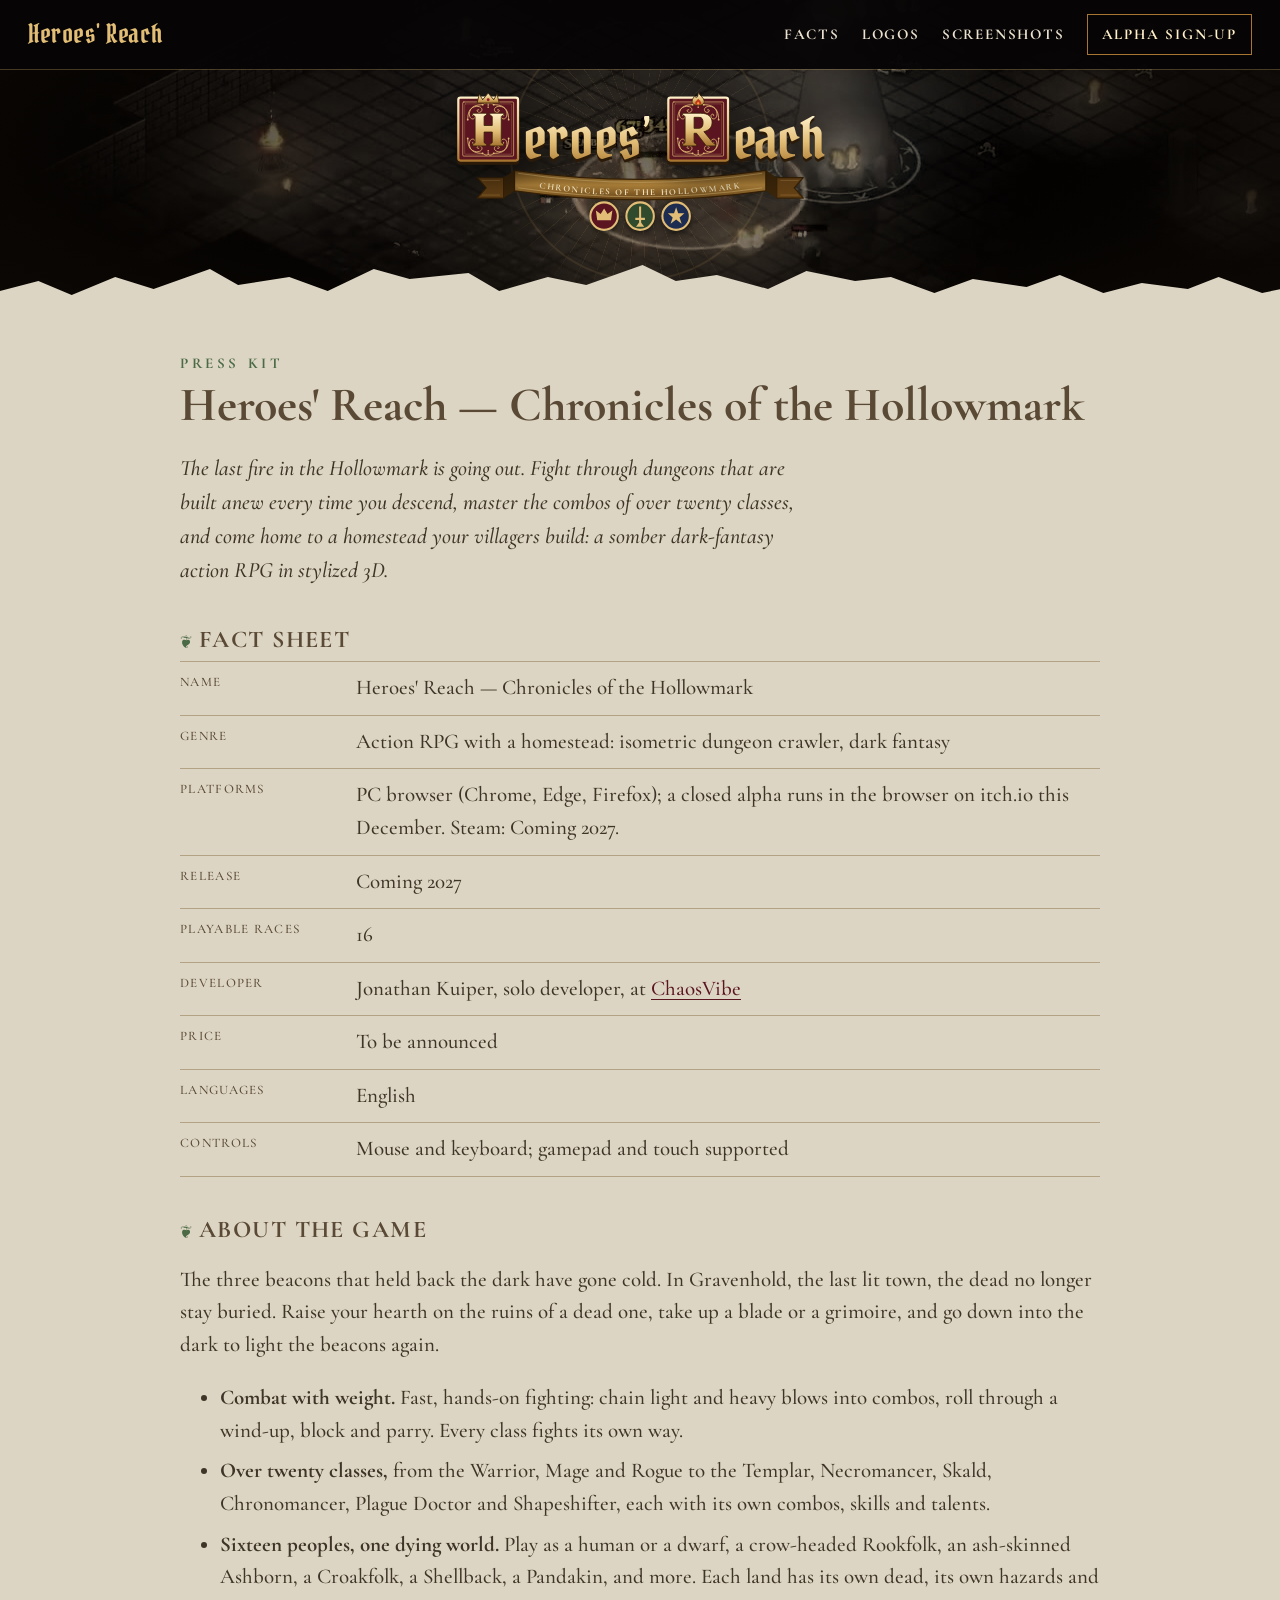
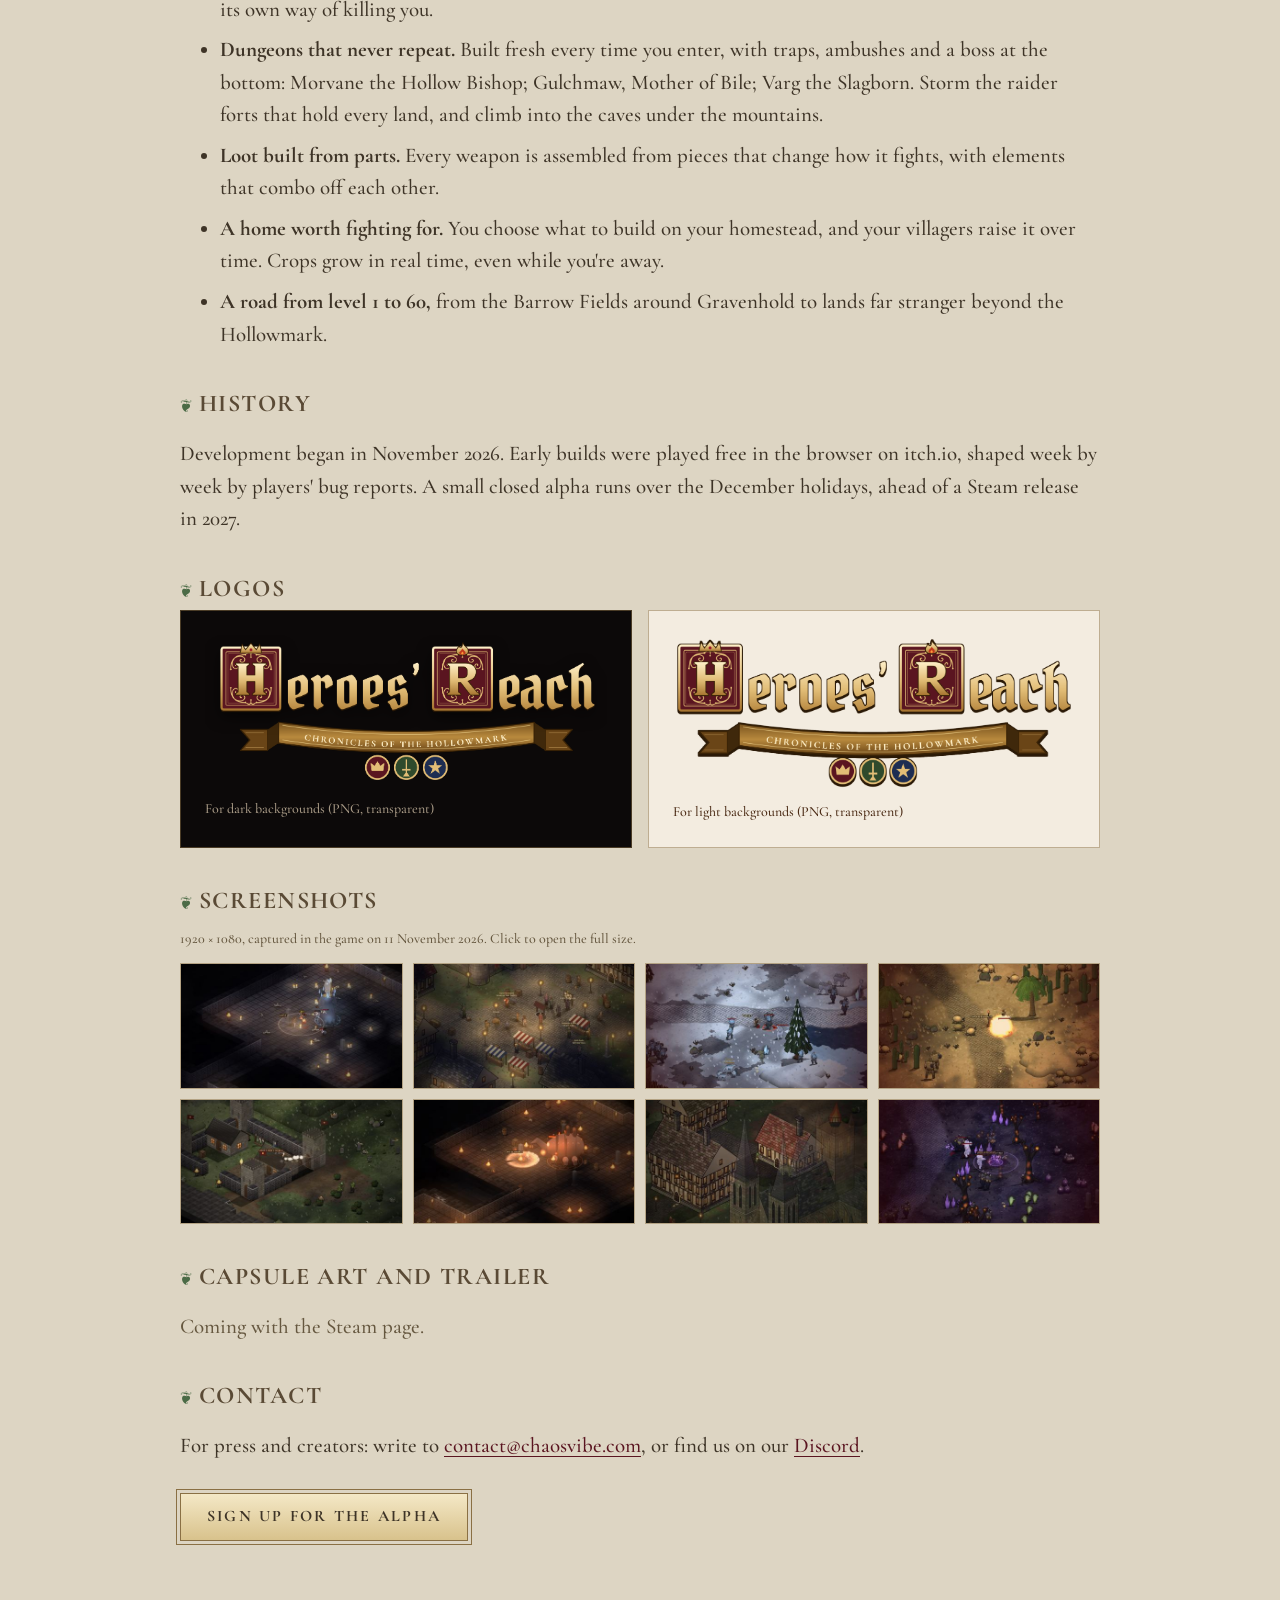
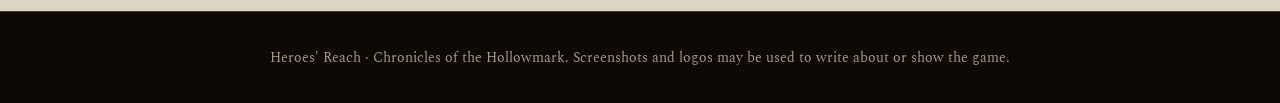
==== commit 8c010fd9: "Heroes' Reach website: a flame above the R" ====
--- a/press.html
+++ b/press.html
@@ -21,7 +21,7 @@
   <div class="lockup">
     <a class="word" href="./" aria-label="Heroes' Reach, home">
       <svg class="initial" viewBox="0 0 120 130" aria-hidden="true"><defs><linearGradient id="ig" x1="0" y1="0" x2="0" y2="1"><stop offset="0" stop-color="#fff0c8"/><stop offset=".55" stop-color="#e2bd76"/><stop offset="1" stop-color="#a87631"/></linearGradient></defs><rect x="6" y="10" width="108" height="114" rx="4" fill="#5a1520" stroke="url(#ig)" stroke-width="4"/><g class="fil" fill="none" stroke="#e2bd76" stroke-width="1.5" stroke-linecap="round" stroke-linejoin="round"><rect x="14" y="18" width="92" height="98" rx="2" stroke-width="1.2"/><rect x="17.5" y="21.5" width="85" height="91" rx="1.5" stroke-width=".6" opacity=".7"/><g><path d="M23 50C23 38 26 29 36 26.5C44 24.5 50 28.5 48.5 33.5C47.3 37.3 42.5 38 40.5 35.3C39 33.2 41 31 43 32"/><path d="M50 23C38 23 29 26 26.5 36C24.5 44 28.5 50 33.5 48.5C37.3 47.3 38 42.5 35.3 40.5C33.2 39 31 41 32 43"/><circle cx="23" cy="50" r="1.6" fill="#e2bd76" stroke="none"/><circle cx="50" cy="23" r="1.6" fill="#e2bd76" stroke="none"/></g><g transform="translate(120 0) scale(-1 1)"><path d="M23 50C23 38 26 29 36 26.5C44 24.5 50 28.5 48.5 33.5C47.3 37.3 42.5 38 40.5 35.3C39 33.2 41 31 43 32"/><path d="M50 23C38 23 29 26 26.5 36C24.5 44 28.5 50 33.5 48.5C37.3 47.3 38 42.5 35.3 40.5C33.2 39 31 41 32 43"/><circle cx="23" cy="50" r="1.6" fill="#e2bd76" stroke="none"/><circle cx="50" cy="23" r="1.6" fill="#e2bd76" stroke="none"/></g><g transform="translate(0 134) scale(1 -1)"><path d="M23 50C23 38 26 29 36 26.5C44 24.5 50 28.5 48.5 33.5C47.3 37.3 42.5 38 40.5 35.3C39 33.2 41 31 43 32"/><path d="M50 23C38 23 29 26 26.5 36C24.5 44 28.5 50 33.5 48.5C37.3 47.3 38 42.5 35.3 40.5C33.2 39 31 41 32 43"/><circle cx="23" cy="50" r="1.6" fill="#e2bd76" stroke="none"/><circle cx="50" cy="23" r="1.6" fill="#e2bd76" stroke="none"/></g><g transform="translate(120 134) scale(-1 -1)"><path d="M23 50C23 38 26 29 36 26.5C44 24.5 50 28.5 48.5 33.5C47.3 37.3 42.5 38 40.5 35.3C39 33.2 41 31 43 32"/><path d="M50 23C38 23 29 26 26.5 36C24.5 44 28.5 50 33.5 48.5C37.3 47.3 38 42.5 35.3 40.5C33.2 39 31 41 32 43"/><circle cx="23" cy="50" r="1.6" fill="#e2bd76" stroke="none"/><circle cx="50" cy="23" r="1.6" fill="#e2bd76" stroke="none"/></g><g><path d="M52 21.5C55 19 58 19 60 21.5C62 19 65 19 68 21.5M60 21.5V25"/><circle cx="60" cy="27.5" r="1.4" fill="#e2bd76" stroke="none"/></g><g transform="translate(0 134) scale(1 -1)"><path d="M52 21.5C55 19 58 19 60 21.5C62 19 65 19 68 21.5M60 21.5V25"/><circle cx="60" cy="27.5" r="1.4" fill="#e2bd76" stroke="none"/></g></g><g transform="translate(60 68) scale(0.74) translate(-60 -68)"><path d="M22 28h34v4l-6 4v22h20V36l-6-4v-4h34v4l-6 4v64l6 4v4H64v-4l6-4V74H50v26l6 4v4H22v-4l6-4V36l-6-4z" fill="url(#ig)" stroke="#3a2306" stroke-width="2" stroke-linejoin="round"/></g><path d="M44 4l6 10 10-12 10 12 6-10 4 16H40z" fill="url(#ig)" stroke="#3a2306" stroke-width="1.5"/><circle cx="60" cy="14" r="2.6" fill="#9b1b2a"/></svg>
-      <span class="rest" aria-hidden="true">eroes’</span><svg class="initial r" viewBox="0 0 120 130" aria-hidden="true"><rect x="6" y="10" width="108" height="114" rx="4" fill="#5a1520" stroke="url(#ig)" stroke-width="4"/><g class="fil" fill="none" stroke="#e2bd76" stroke-width="1.5" stroke-linecap="round" stroke-linejoin="round"><rect x="14" y="18" width="92" height="98" rx="2" stroke-width="1.2"/><rect x="17.5" y="21.5" width="85" height="91" rx="1.5" stroke-width=".6" opacity=".7"/><g><path d="M23 50C23 38 26 29 36 26.5C44 24.5 50 28.5 48.5 33.5C47.3 37.3 42.5 38 40.5 35.3C39 33.2 41 31 43 32"/><path d="M50 23C38 23 29 26 26.5 36C24.5 44 28.5 50 33.5 48.5C37.3 47.3 38 42.5 35.3 40.5C33.2 39 31 41 32 43"/><circle cx="23" cy="50" r="1.6" fill="#e2bd76" stroke="none"/><circle cx="50" cy="23" r="1.6" fill="#e2bd76" stroke="none"/></g><g transform="translate(120 0) scale(-1 1)"><path d="M23 50C23 38 26 29 36 26.5C44 24.5 50 28.5 48.5 33.5C47.3 37.3 42.5 38 40.5 35.3C39 33.2 41 31 43 32"/><path d="M50 23C38 23 29 26 26.5 36C24.5 44 28.5 50 33.5 48.5C37.3 47.3 38 42.5 35.3 40.5C33.2 39 31 41 32 43"/><circle cx="23" cy="50" r="1.6" fill="#e2bd76" stroke="none"/><circle cx="50" cy="23" r="1.6" fill="#e2bd76" stroke="none"/></g><g transform="translate(0 134) scale(1 -1)"><path d="M23 50C23 38 26 29 36 26.5C44 24.5 50 28.5 48.5 33.5C47.3 37.3 42.5 38 40.5 35.3C39 33.2 41 31 43 32"/><path d="M50 23C38 23 29 26 26.5 36C24.5 44 28.5 50 33.5 48.5C37.3 47.3 38 42.5 35.3 40.5C33.2 39 31 41 32 43"/><circle cx="23" cy="50" r="1.6" fill="#e2bd76" stroke="none"/><circle cx="50" cy="23" r="1.6" fill="#e2bd76" stroke="none"/></g><g transform="translate(120 134) scale(-1 -1)"><path d="M23 50C23 38 26 29 36 26.5C44 24.5 50 28.5 48.5 33.5C47.3 37.3 42.5 38 40.5 35.3C39 33.2 41 31 43 32"/><path d="M50 23C38 23 29 26 26.5 36C24.5 44 28.5 50 33.5 48.5C37.3 47.3 38 42.5 35.3 40.5C33.2 39 31 41 32 43"/><circle cx="23" cy="50" r="1.6" fill="#e2bd76" stroke="none"/><circle cx="50" cy="23" r="1.6" fill="#e2bd76" stroke="none"/></g><g><path d="M52 21.5C55 19 58 19 60 21.5C62 19 65 19 68 21.5M60 21.5V25"/><circle cx="60" cy="27.5" r="1.4" fill="#e2bd76" stroke="none"/></g><g transform="translate(0 134) scale(1 -1)"><path d="M52 21.5C55 19 58 19 60 21.5C62 19 65 19 68 21.5M60 21.5V25"/><circle cx="60" cy="27.5" r="1.4" fill="#e2bd76" stroke="none"/></g></g><g transform="translate(60 68) scale(0.74) translate(-60 -68)"><path fill-rule="evenodd" d="M22 28H66C86 28 94 38 94 50C94 63 86 70 74 73L96 100L102 104V108H80L56 77H50V100L56 104V108H22V104L28 100V36L22 32ZM50 38H62C70 38 72 43 72 51C72 59 70 64 62 65H50Z" fill="url(#ig)" stroke="#3a2306" stroke-width="2" stroke-linejoin="round"/></g></svg><span class="rest" aria-hidden="true">each</span>
+      <span class="rest" aria-hidden="true">eroes’</span><svg class="initial r" viewBox="0 0 120 130" aria-hidden="true"><rect x="6" y="10" width="108" height="114" rx="4" fill="#5a1520" stroke="url(#ig)" stroke-width="4"/><g class="fil" fill="none" stroke="#e2bd76" stroke-width="1.5" stroke-linecap="round" stroke-linejoin="round"><rect x="14" y="18" width="92" height="98" rx="2" stroke-width="1.2"/><rect x="17.5" y="21.5" width="85" height="91" rx="1.5" stroke-width=".6" opacity=".7"/><g><path d="M23 50C23 38 26 29 36 26.5C44 24.5 50 28.5 48.5 33.5C47.3 37.3 42.5 38 40.5 35.3C39 33.2 41 31 43 32"/><path d="M50 23C38 23 29 26 26.5 36C24.5 44 28.5 50 33.5 48.5C37.3 47.3 38 42.5 35.3 40.5C33.2 39 31 41 32 43"/><circle cx="23" cy="50" r="1.6" fill="#e2bd76" stroke="none"/><circle cx="50" cy="23" r="1.6" fill="#e2bd76" stroke="none"/></g><g transform="translate(120 0) scale(-1 1)"><path d="M23 50C23 38 26 29 36 26.5C44 24.5 50 28.5 48.5 33.5C47.3 37.3 42.5 38 40.5 35.3C39 33.2 41 31 43 32"/><path d="M50 23C38 23 29 26 26.5 36C24.5 44 28.5 50 33.5 48.5C37.3 47.3 38 42.5 35.3 40.5C33.2 39 31 41 32 43"/><circle cx="23" cy="50" r="1.6" fill="#e2bd76" stroke="none"/><circle cx="50" cy="23" r="1.6" fill="#e2bd76" stroke="none"/></g><g transform="translate(0 134) scale(1 -1)"><path d="M23 50C23 38 26 29 36 26.5C44 24.5 50 28.5 48.5 33.5C47.3 37.3 42.5 38 40.5 35.3C39 33.2 41 31 43 32"/><path d="M50 23C38 23 29 26 26.5 36C24.5 44 28.5 50 33.5 48.5C37.3 47.3 38 42.5 35.3 40.5C33.2 39 31 41 32 43"/><circle cx="23" cy="50" r="1.6" fill="#e2bd76" stroke="none"/><circle cx="50" cy="23" r="1.6" fill="#e2bd76" stroke="none"/></g><g transform="translate(120 134) scale(-1 -1)"><path d="M23 50C23 38 26 29 36 26.5C44 24.5 50 28.5 48.5 33.5C47.3 37.3 42.5 38 40.5 35.3C39 33.2 41 31 43 32"/><path d="M50 23C38 23 29 26 26.5 36C24.5 44 28.5 50 33.5 48.5C37.3 47.3 38 42.5 35.3 40.5C33.2 39 31 41 32 43"/><circle cx="23" cy="50" r="1.6" fill="#e2bd76" stroke="none"/><circle cx="50" cy="23" r="1.6" fill="#e2bd76" stroke="none"/></g><g><path d="M52 21.5C55 19 58 19 60 21.5C62 19 65 19 68 21.5M60 21.5V25"/><circle cx="60" cy="27.5" r="1.4" fill="#e2bd76" stroke="none"/></g><g transform="translate(0 134) scale(1 -1)"><path d="M52 21.5C55 19 58 19 60 21.5C62 19 65 19 68 21.5M60 21.5V25"/><circle cx="60" cy="27.5" r="1.4" fill="#e2bd76" stroke="none"/></g></g><g transform="translate(60 68) scale(0.74) translate(-60 -68)"><path fill-rule="evenodd" d="M22 28H66C86 28 94 38 94 50C94 63 86 70 74 73L96 100L102 104V108H80L56 77H50V100L56 104V108H22V104L28 100V36L22 32ZM50 38H62C70 38 72 43 72 51C72 59 70 64 62 65H50Z" fill="url(#ig)" stroke="#3a2306" stroke-width="2" stroke-linejoin="round"/></g><path d="M61 1C62 7 71 10 71 17C71 22 66.5 24 60 24C53.5 24 49 22 49 17C49 12.5 52 10.5 53.5 7C55 10 57 10.5 58.5 9C60 7.5 59 4 61 1Z" fill="url(#ig)" stroke="#3a2306" stroke-width="1.5" stroke-linejoin="round"/><path d="M60 12C62.3 15 65.5 16.5 65.5 20C65.5 22.3 63.3 23 60 23C56.7 23 54.5 22.3 54.5 20C54.5 16.8 57.7 15.8 60 12Z" fill="#c0391b"/><path d="M60 17.5C61.2 19 62.2 19.6 62.2 21C62.2 22 61.3 22.5 60 22.5C58.7 22.5 57.8 22 57.8 21C57.8 19.6 58.8 19 60 17.5Z" fill="#ff9a3c"/></svg><span class="rest" aria-hidden="true">each</span>
     </a>
     <svg class="ribbon" viewBox="0 0 560 92" role="img" aria-label="Chronicles of the Hollowmark">
       <defs><linearGradient id="rg" x1="0" y1="0" x2="0" y2="1"><stop offset="0" stop-color="#7b5520"/><stop offset=".5" stop-color="#b98a3e"/><stop offset="1" stop-color="#6a4517"/></linearGradient></defs>
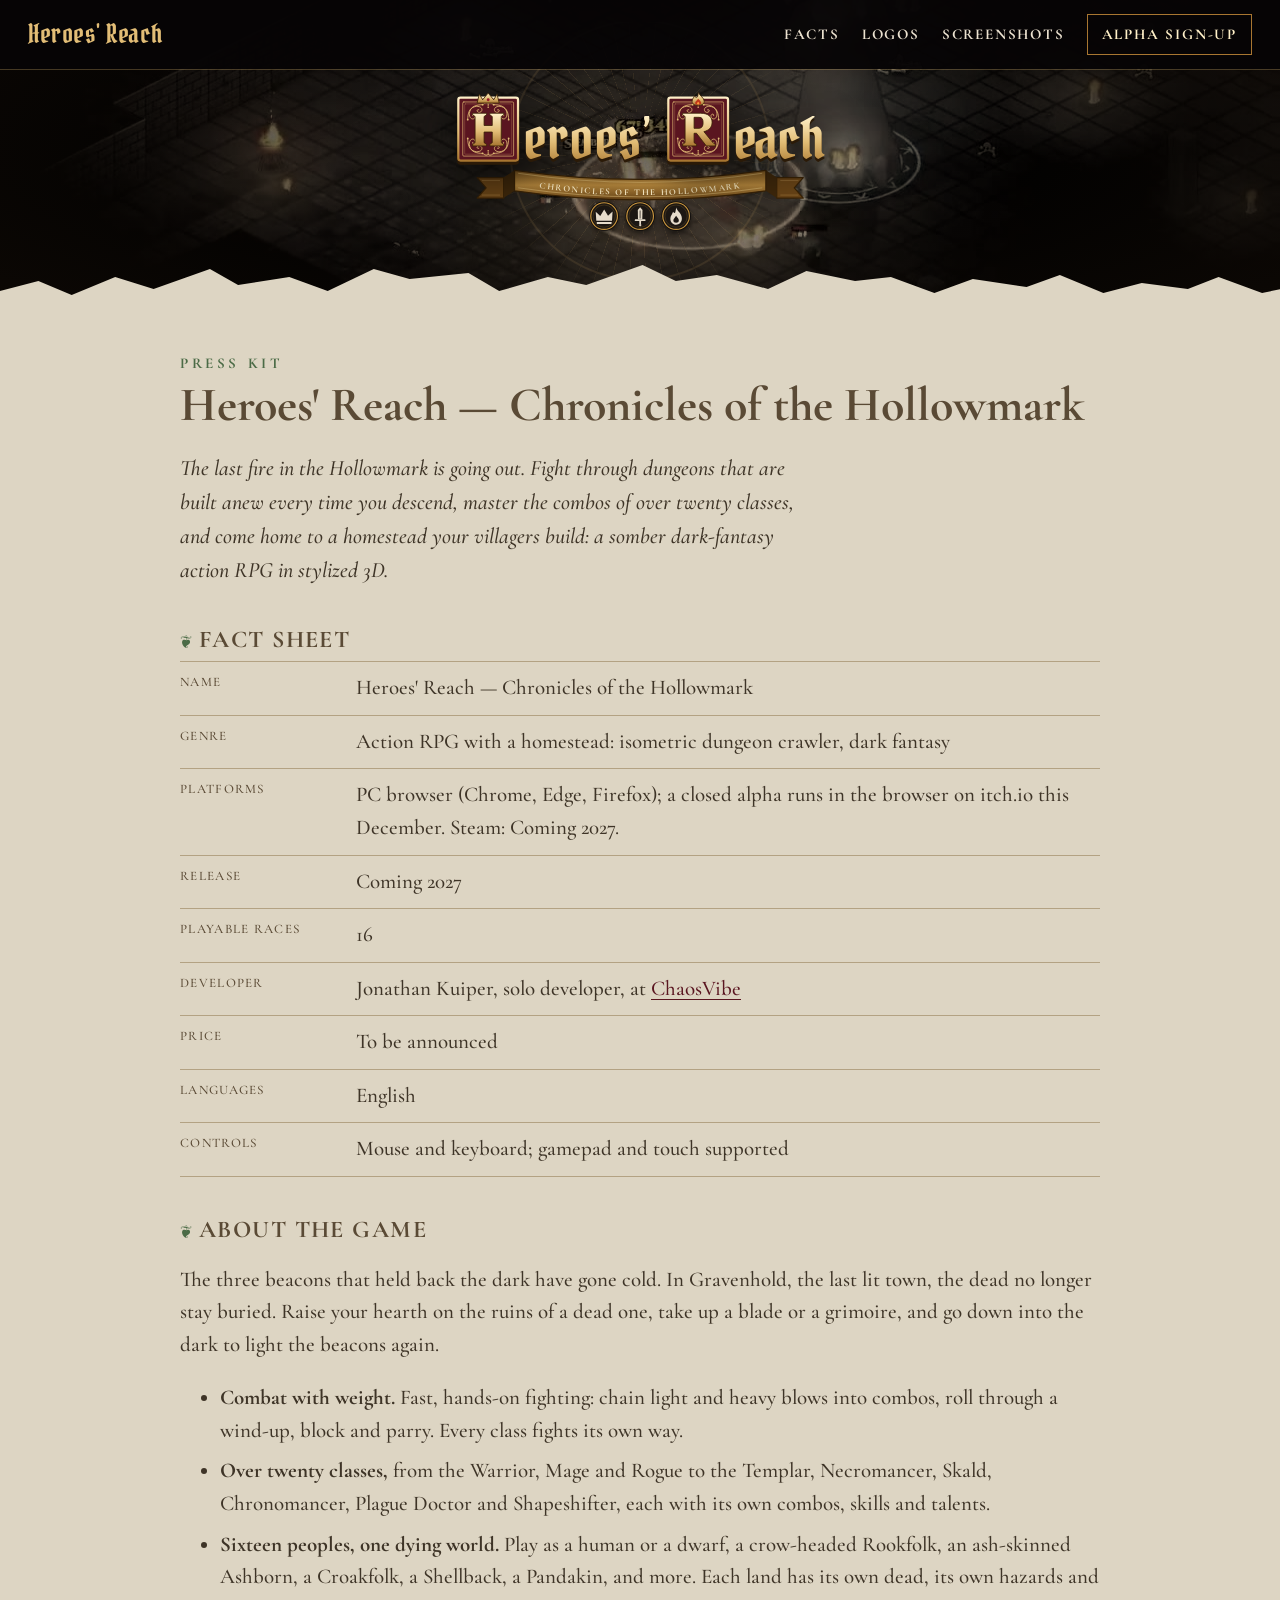
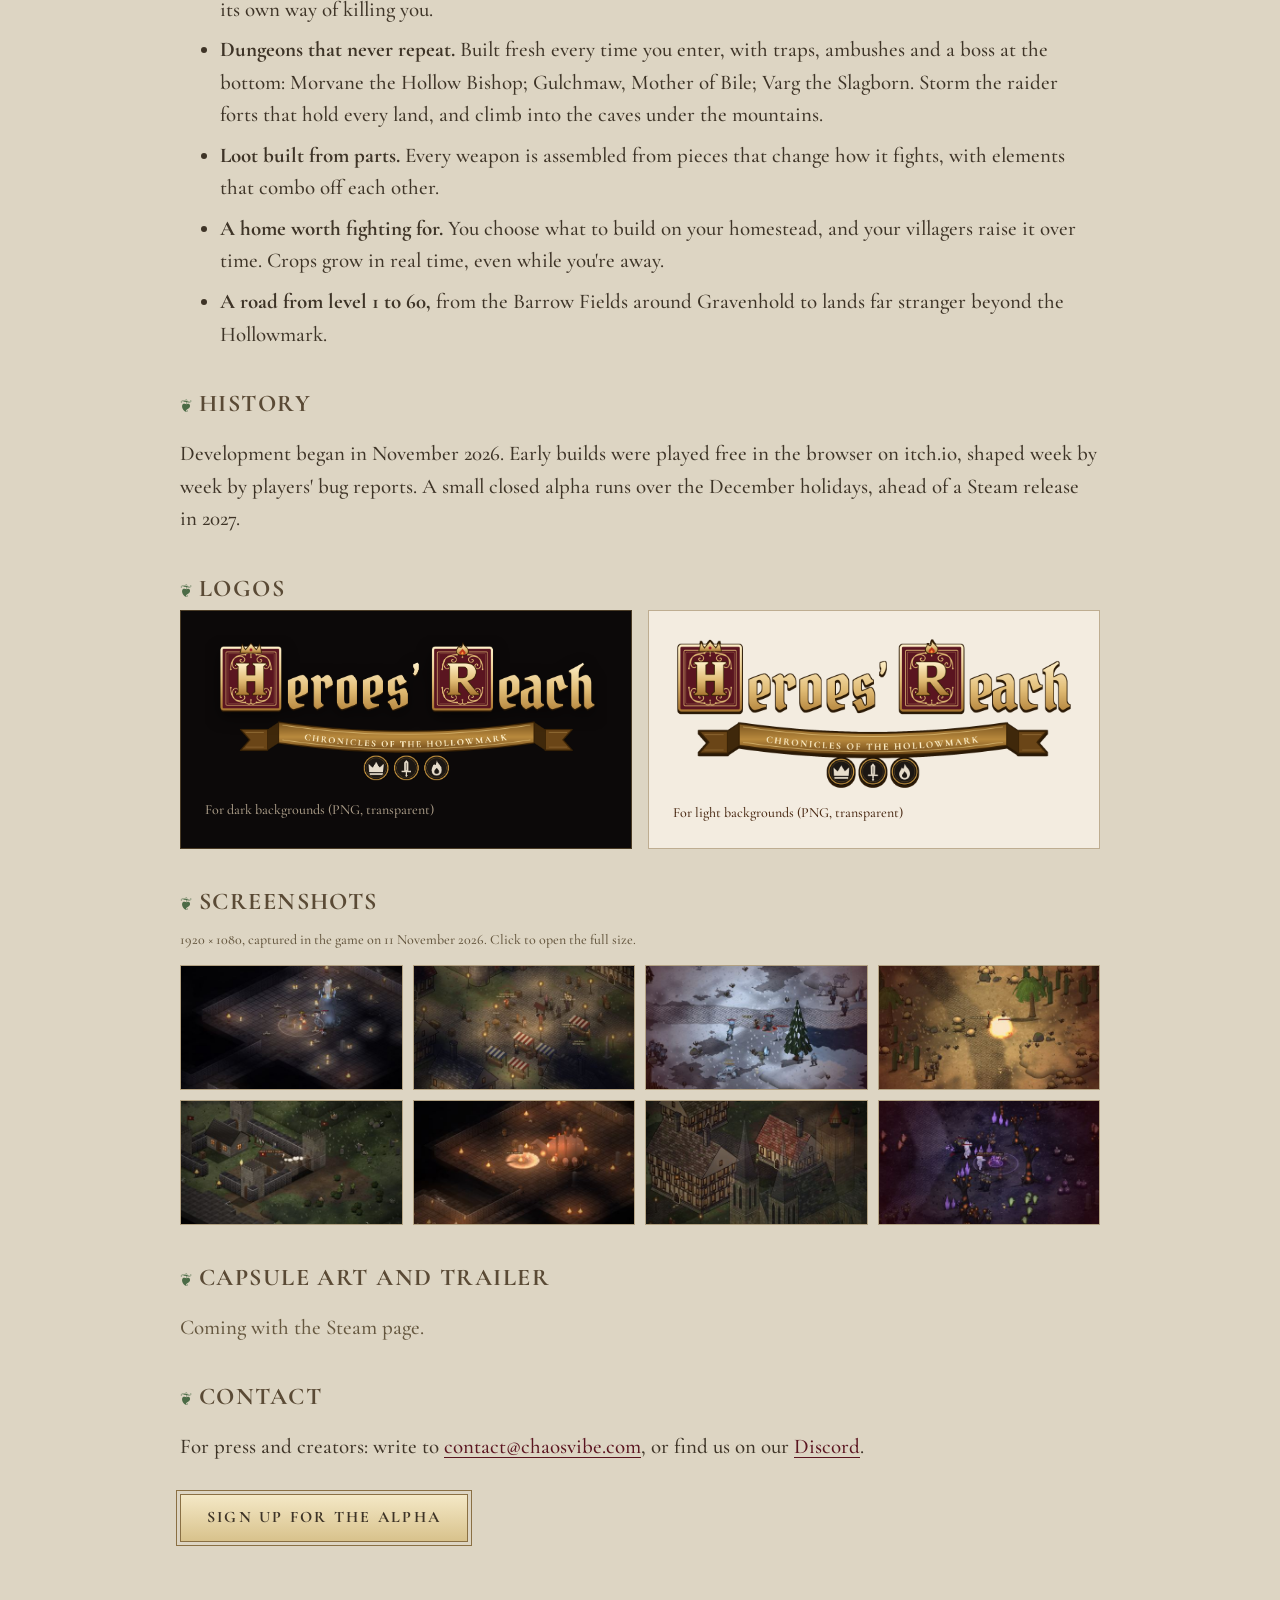
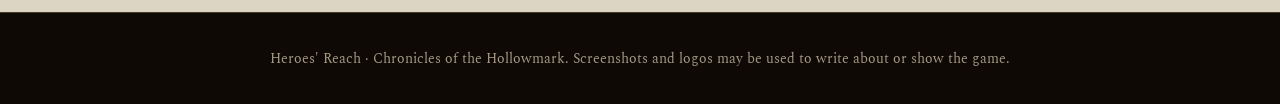
==== commit db64d9b6: "Heroes' Reach website: HR monogram icon, UI-sheet roundels, favicon" ====
--- a/press.html
+++ b/press.html
@@ -35,11 +35,7 @@
       <path id="rbt" d="M88 44Q280 76 472 44" fill="none"/>
       <text font-family="'Cormorant Garamond', Georgia, serif" font-weight="700" font-size="15" letter-spacing="2.6" fill="#fff0c8" text-anchor="middle" dominant-baseline="middle"><textPath href="#rbt" startOffset="50%">CHRONICLES OF THE HOLLOWMARK</textPath></text>
     </svg>
-    <div class="roundels" aria-hidden="true">
-      <svg viewBox="0 0 44 44"><circle cx="22" cy="22" r="20" fill="#5a1520" stroke="#e2bd76" stroke-width="3"/><path d="M12 28 10 14l7 5 5-8 5 8 7-5-2 14z" fill="#e2bd76"/></svg>
-      <svg viewBox="0 0 44 44"><circle cx="22" cy="22" r="20" fill="#2f4a2c" stroke="#e2bd76" stroke-width="3"/><path d="M22 8v24M15 26h14M22 32l-3 4h6z" stroke="#e2bd76" stroke-width="3" fill="none"/></svg>
-      <svg viewBox="0 0 44 44"><circle cx="22" cy="22" r="20" fill="#1d2d52" stroke="#e2bd76" stroke-width="3"/><path d="M22 9l3 9 9 0-7 6 3 9-8-6-8 6 3-9-7-6 9 0z" fill="#e2bd76"/></svg>
-    </div>
+    <div class="roundels" aria-hidden="true"><svg viewBox="0 0 44 44" aria-hidden="true"><circle cx="22" cy="22" r="21.4" fill="#0e0b0a"/><circle cx="22" cy="22" r="19.4" fill="#1c1713" stroke="#c9963f" stroke-width="1.7"/><circle cx="22" cy="22" r="16.2" fill="none" stroke="#c9963f" stroke-opacity=".45" stroke-width=".6"/><g fill="#e6dccb"><path d="M10.6 28.8L9.8 15.6L16.4 21.8L22.1 12.2L27.7 21.6L34.3 15.4L33.5 28.9Z"/><path d="M11.2 30.6H33.1L32.6 33.4H11.6Z"/></g></svg><svg viewBox="0 0 44 44" aria-hidden="true"><circle cx="22" cy="22" r="21.4" fill="#0e0b0a"/><circle cx="22" cy="22" r="19.4" fill="#1c1713" stroke="#c9963f" stroke-width="1.7"/><circle cx="22" cy="22" r="16.2" fill="none" stroke="#c9963f" stroke-opacity=".45" stroke-width=".6"/><g fill="#e6dccb"><g transform="translate(22 22) scale(.96) translate(-22 -22)"><path d="M22 8.4L25.6 12.8L25.3 26.8H18.8L18.5 12.7Z"/><path d="M14.2 26.8L29.8 26.9L30.3 29.5L13.8 29.3Z"/><path d="M20.7 29.3H23.5L23.3 33.8H20.9Z"/><path d="M22.1 33.4L24.3 35.4L22.1 37.6L19.9 35.4Z"/><path d="M22 13.5V25.6" stroke="#1c1713" stroke-width="1.1" fill="none"/></g></g></svg><svg viewBox="0 0 44 44" aria-hidden="true"><circle cx="22" cy="22" r="21.4" fill="#0e0b0a"/><circle cx="22" cy="22" r="19.4" fill="#1c1713" stroke="#c9963f" stroke-width="1.7"/><circle cx="22" cy="22" r="16.2" fill="none" stroke="#c9963f" stroke-opacity=".45" stroke-width=".6"/><g fill="#e6dccb"><path d="M22.4 9.5C23 15 30.4 17.5 30.4 25.2C30.4 31 26.6 34.6 22 34.6C17.4 34.6 13.6 31 13.6 25.8C13.6 21.5 16.3 19.5 17.6 15.6C19.2 18 20.4 18 21 15.6C21.5 13.5 21.8 11.5 22.4 9.5Z"/><path d="M22 21.5C23.5 24 26 25.5 26 28.5C26 30.7 24.2 31.8 22 31.8C19.8 31.8 18 30.7 18 28.5C18 25.8 20.5 24.5 22 21.5Z" fill="#1c1713"/></g></svg></div>
   </div>
 </header>
 <div class="torn" aria-hidden="true"></div>
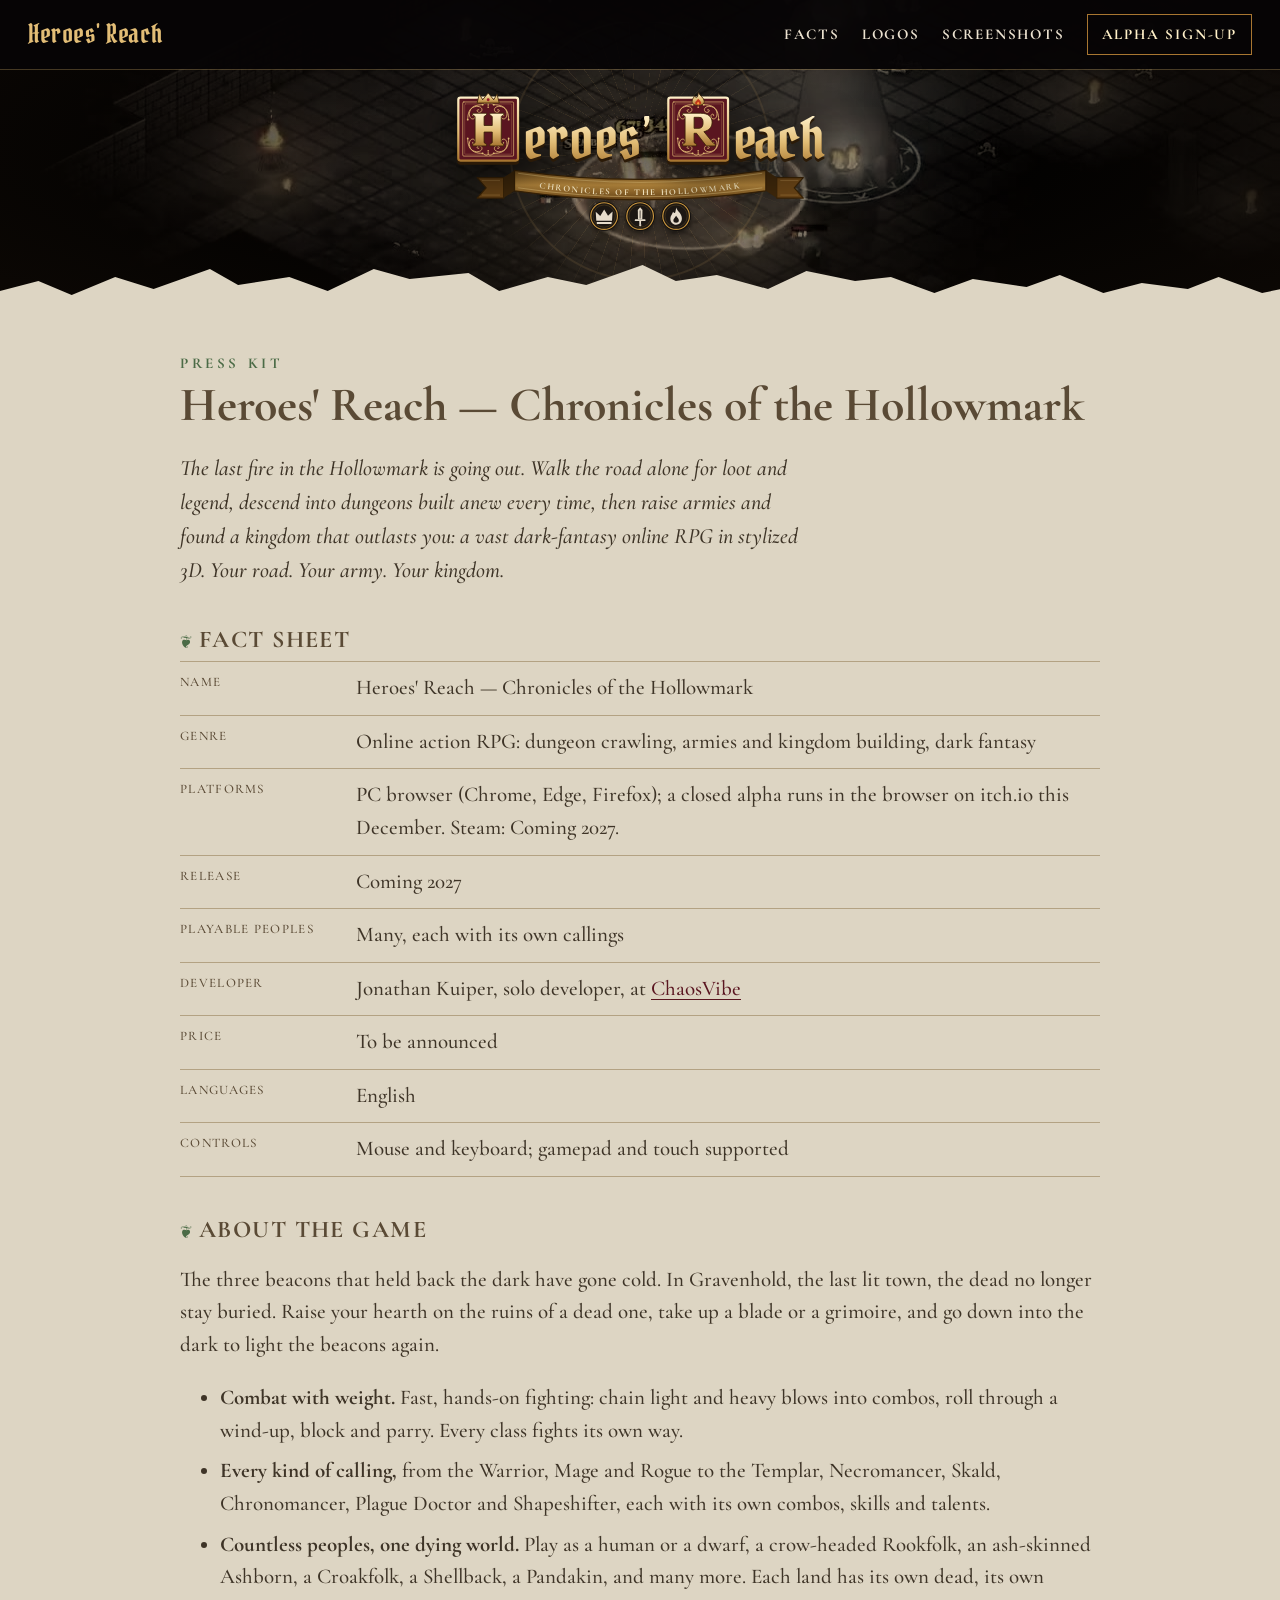
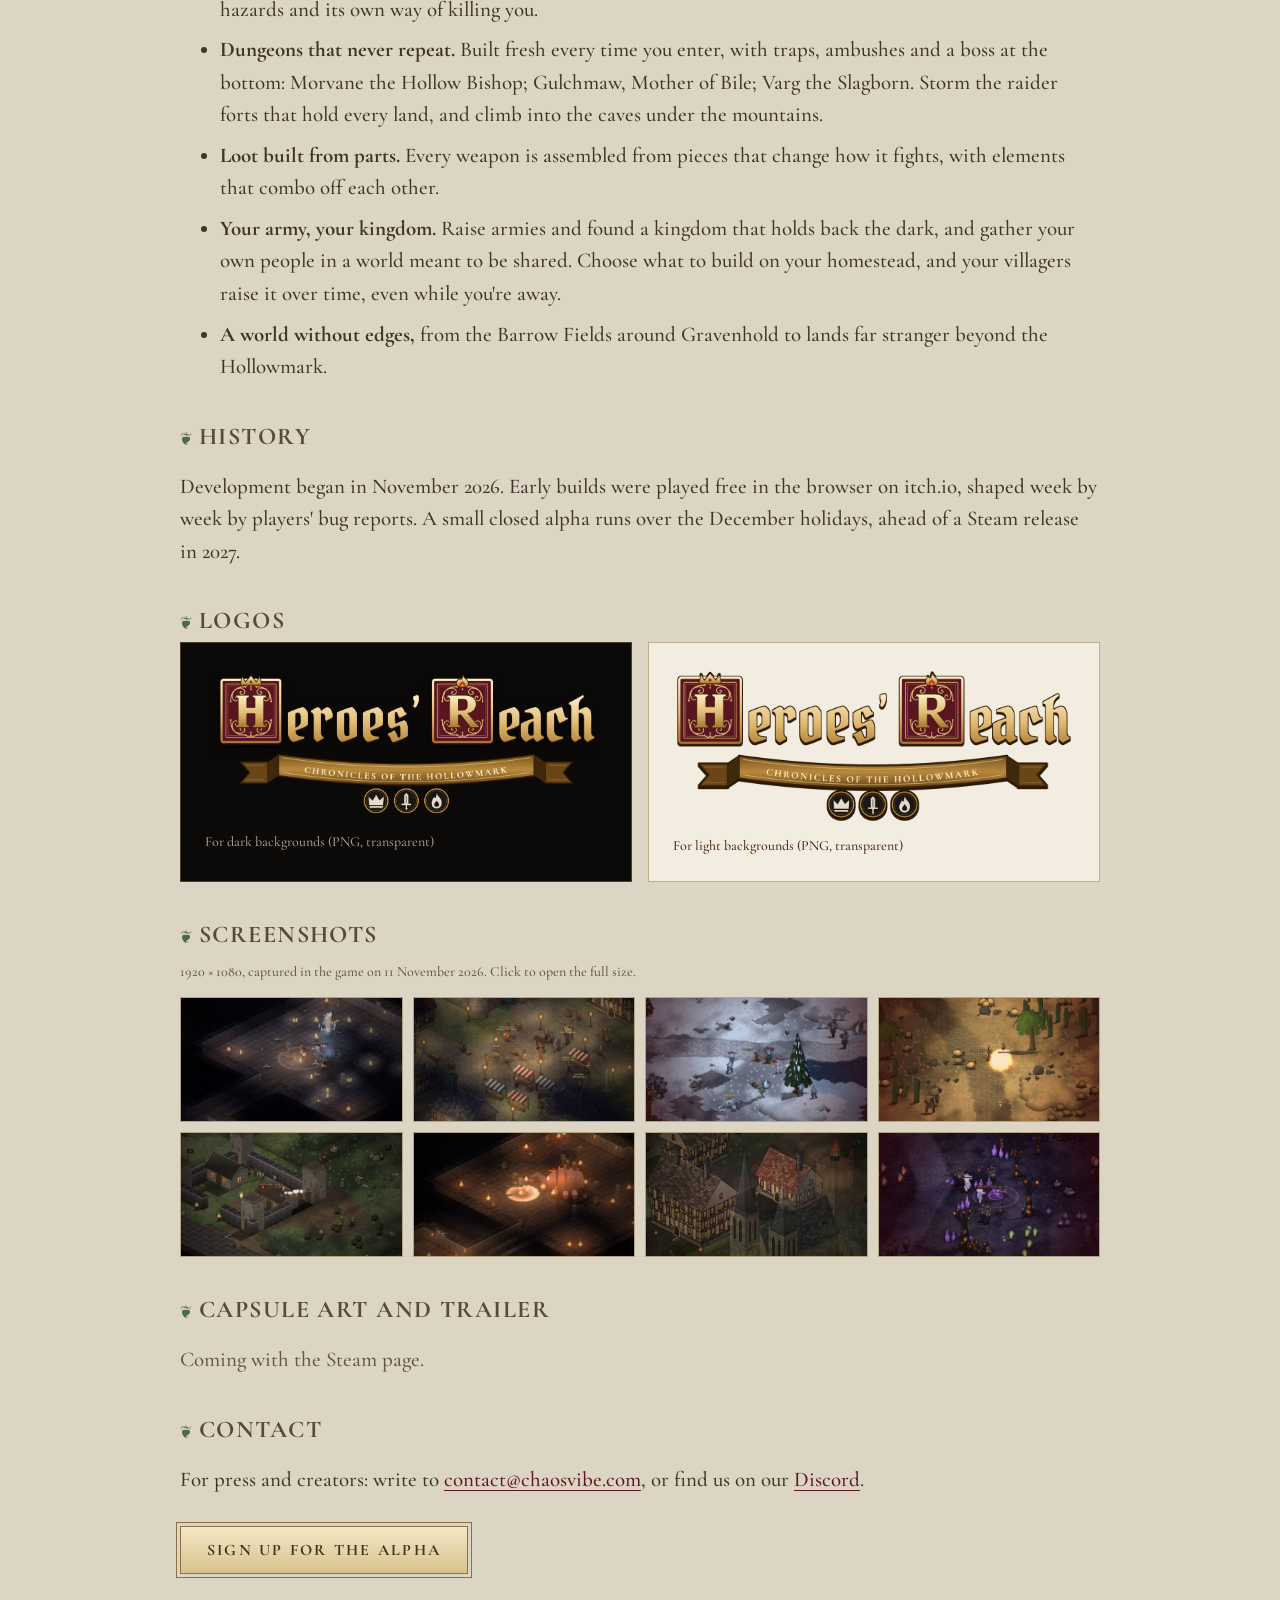
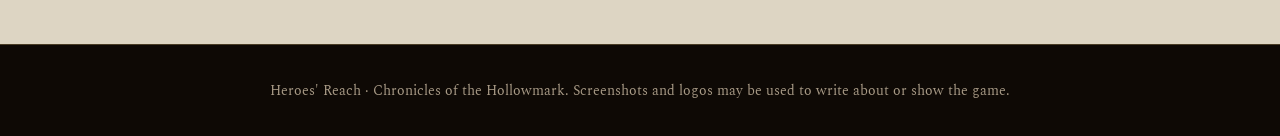
==== commit f02e716f: "Tagline 'Your road. Your army. Your kingdom.', online/armies/kingdom copy, no counts" ====
--- a/press.html
+++ b/press.html
@@ -14,7 +14,7 @@
 <link rel="stylesheet" href="site.css">
 </head>
 <body class="page">
-<!-- Safe list only (docs/social-plan.md §6): no co-op, no release date beyond "Coming 2027". The owner approves before it's linked anywhere.
+<!-- Owner direction 2026-11-15: armies, kingdom and online play are in; no counts of lands/classes/peoples; no release date beyond "Coming 2027". The owner approves before it's linked anywhere.
      Capsule art and the trailer go in the "Capsule art and trailer" section once the Steam page assets exist (docs/social/steam.md). -->
 <nav class="top solid"><a class="brand" href="./">Heroes' Reach</a><span class="links"><a href="#facts">Facts</a><a href="#logos">Logos</a><a href="#shots">Screenshots</a><a class="pill" href="./#alpha">Alpha sign-up</a></span></nav>
 <header class="masthead">
@@ -42,15 +42,15 @@
 <main class="doc press">
   <p class="kicker">Press kit</p>
   <h1>Heroes' Reach — Chronicles of the Hollowmark</h1>
-  <p class="lead">The last fire in the Hollowmark is going out. Fight through dungeons that are built anew every time you descend, master the combos of over twenty classes, and come home to a homestead your villagers build: a somber dark-fantasy action RPG in stylized 3D.</p>
+  <p class="lead">The last fire in the Hollowmark is going out. Walk the road alone for loot and legend, descend into dungeons built anew every time, then raise armies and found a kingdom that outlasts you: a vast dark-fantasy online RPG in stylized 3D. Your road. Your army. Your kingdom.</p>
 
   <h2 id="facts">Fact sheet</h2>
   <dl class="facts">
     <div><dt>Name</dt><dd>Heroes' Reach — Chronicles of the Hollowmark</dd></div>
-    <div><dt>Genre</dt><dd>Action RPG with a homestead: isometric dungeon crawler, dark fantasy</dd></div>
+    <div><dt>Genre</dt><dd>Online action RPG: dungeon crawling, armies and kingdom building, dark fantasy</dd></div>
     <div><dt>Platforms</dt><dd>PC browser (Chrome, Edge, Firefox); a closed alpha runs in the browser on itch.io this December. Steam: Coming 2027.</dd></div>
     <div><dt>Release</dt><dd>Coming 2027</dd></div>
-    <div><dt>Playable races</dt><dd>16</dd></div>
+    <div><dt>Playable peoples</dt><dd>Many, each with its own callings</dd></div>
     <div><dt>Developer</dt><dd>Jonathan Kuiper, solo developer, at <a href="https://chaosvibe.com">ChaosVibe</a></dd></div>
     <div><dt>Price</dt><dd>To be announced</dd></div>
     <div><dt>Languages</dt><dd>English</dd></div>
@@ -61,12 +61,12 @@
   <p>The three beacons that held back the dark have gone cold. In Gravenhold, the last lit town, the dead no longer stay buried. Raise your hearth on the ruins of a dead one, take up a blade or a grimoire, and go down into the dark to light the beacons again.</p>
   <ul>
     <li><b>Combat with weight.</b> Fast, hands-on fighting: chain light and heavy blows into combos, roll through a wind-up, block and parry. Every class fights its own way.</li>
-    <li><b>Over twenty classes,</b> from the Warrior, Mage and Rogue to the Templar, Necromancer, Skald, Chronomancer, Plague Doctor and Shapeshifter, each with its own combos, skills and talents.</li>
-    <li><b>Sixteen peoples, one dying world.</b> Play as a human or a dwarf, a crow-headed Rookfolk, an ash-skinned Ashborn, a Croakfolk, a Shellback, a Pandakin, and more. Each land has its own dead, its own hazards and its own way of killing you.</li>
+    <li><b>Every kind of calling,</b> from the Warrior, Mage and Rogue to the Templar, Necromancer, Skald, Chronomancer, Plague Doctor and Shapeshifter, each with its own combos, skills and talents.</li>
+    <li><b>Countless peoples, one dying world.</b> Play as a human or a dwarf, a crow-headed Rookfolk, an ash-skinned Ashborn, a Croakfolk, a Shellback, a Pandakin, and many more. Each land has its own dead, its own hazards and its own way of killing you.</li>
     <li><b>Dungeons that never repeat.</b> Built fresh every time you enter, with traps, ambushes and a boss at the bottom: Morvane the Hollow Bishop; Gulchmaw, Mother of Bile; Varg the Slagborn. Storm the raider forts that hold every land, and climb into the caves under the mountains.</li>
     <li><b>Loot built from parts.</b> Every weapon is assembled from pieces that change how it fights, with elements that combo off each other.</li>
-    <li><b>A home worth fighting for.</b> You choose what to build on your homestead, and your villagers raise it over time. Crops grow in real time, even while you're away.</li>
-    <li><b>A road from level 1 to 60,</b> from the Barrow Fields around Gravenhold to lands far stranger beyond the Hollowmark.</li>
+    <li><b>Your army, your kingdom.</b> Raise armies and found a kingdom that holds back the dark, and gather your own people in a world meant to be shared. Choose what to build on your homestead, and your villagers raise it over time, even while you're away.</li>
+    <li><b>A world without edges,</b> from the Barrow Fields around Gravenhold to lands far stranger beyond the Hollowmark.</li>
   </ul>
 
   <h2>History</h2>
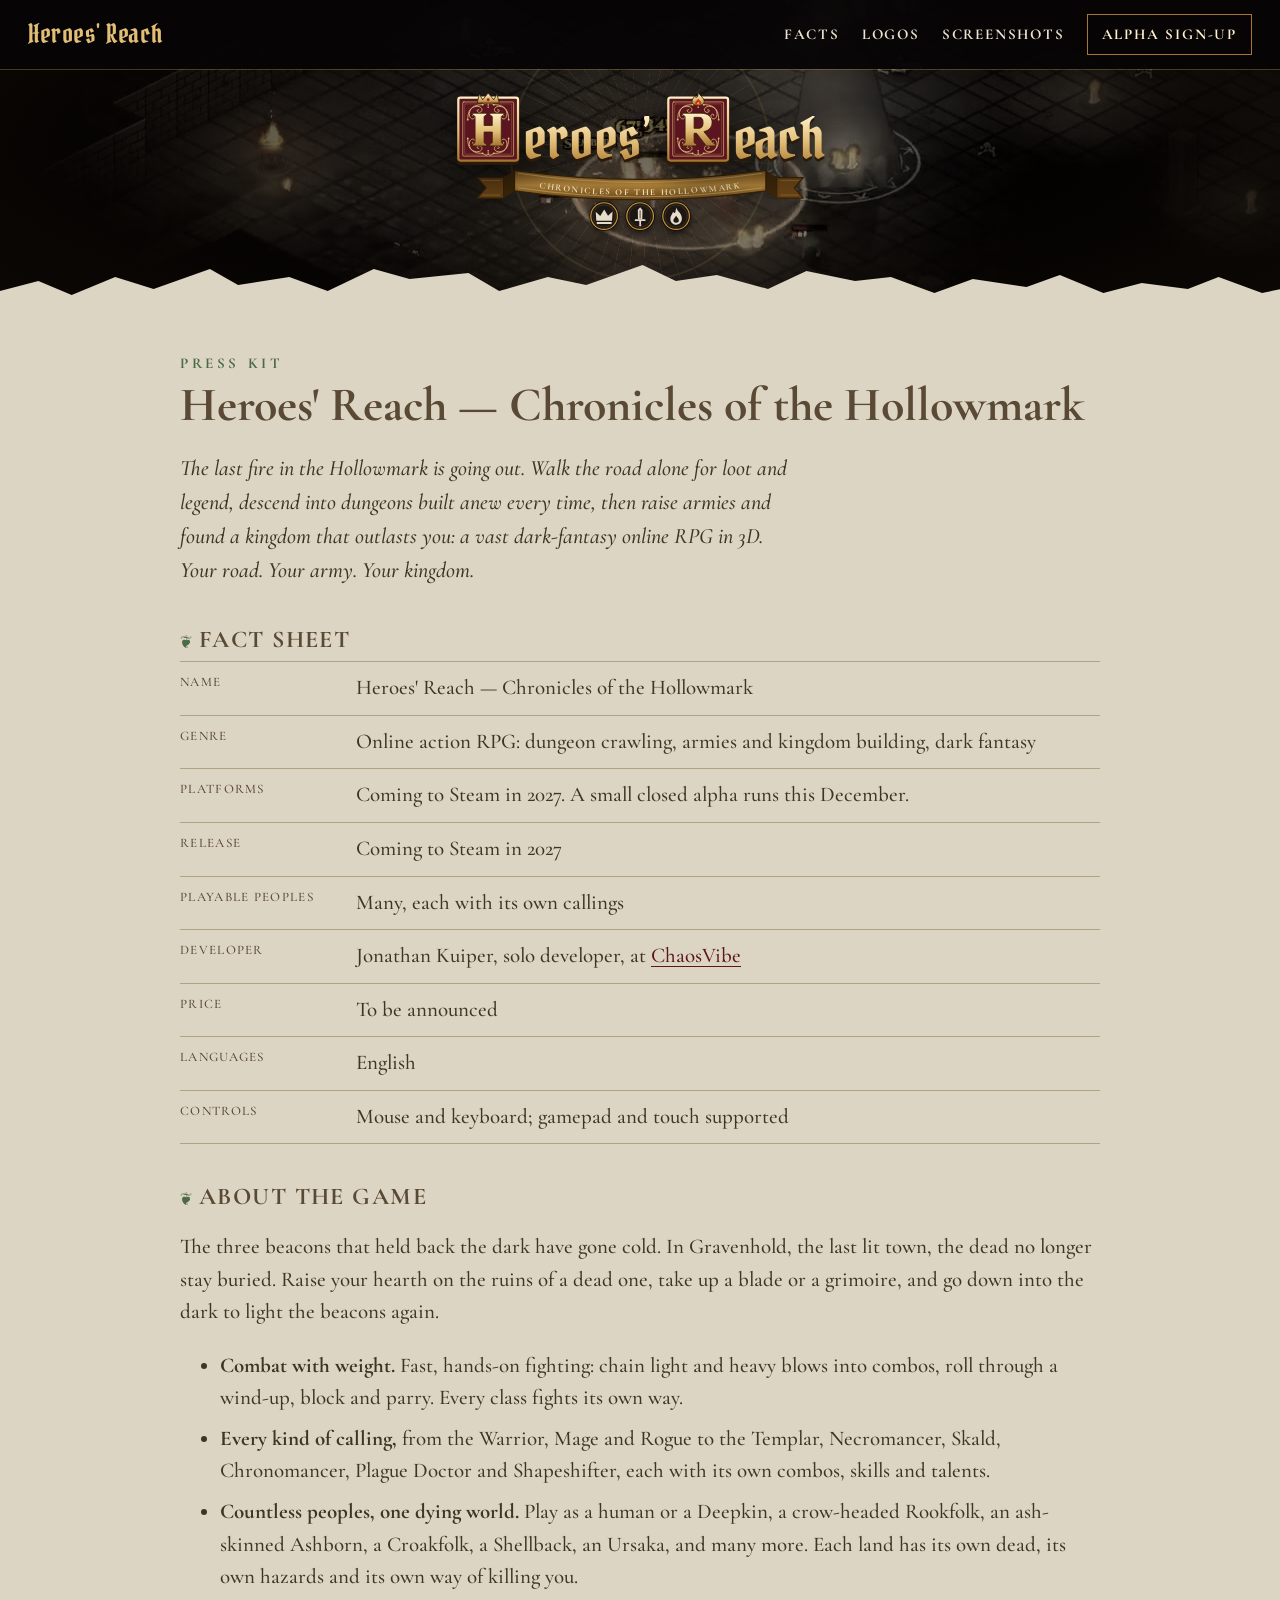
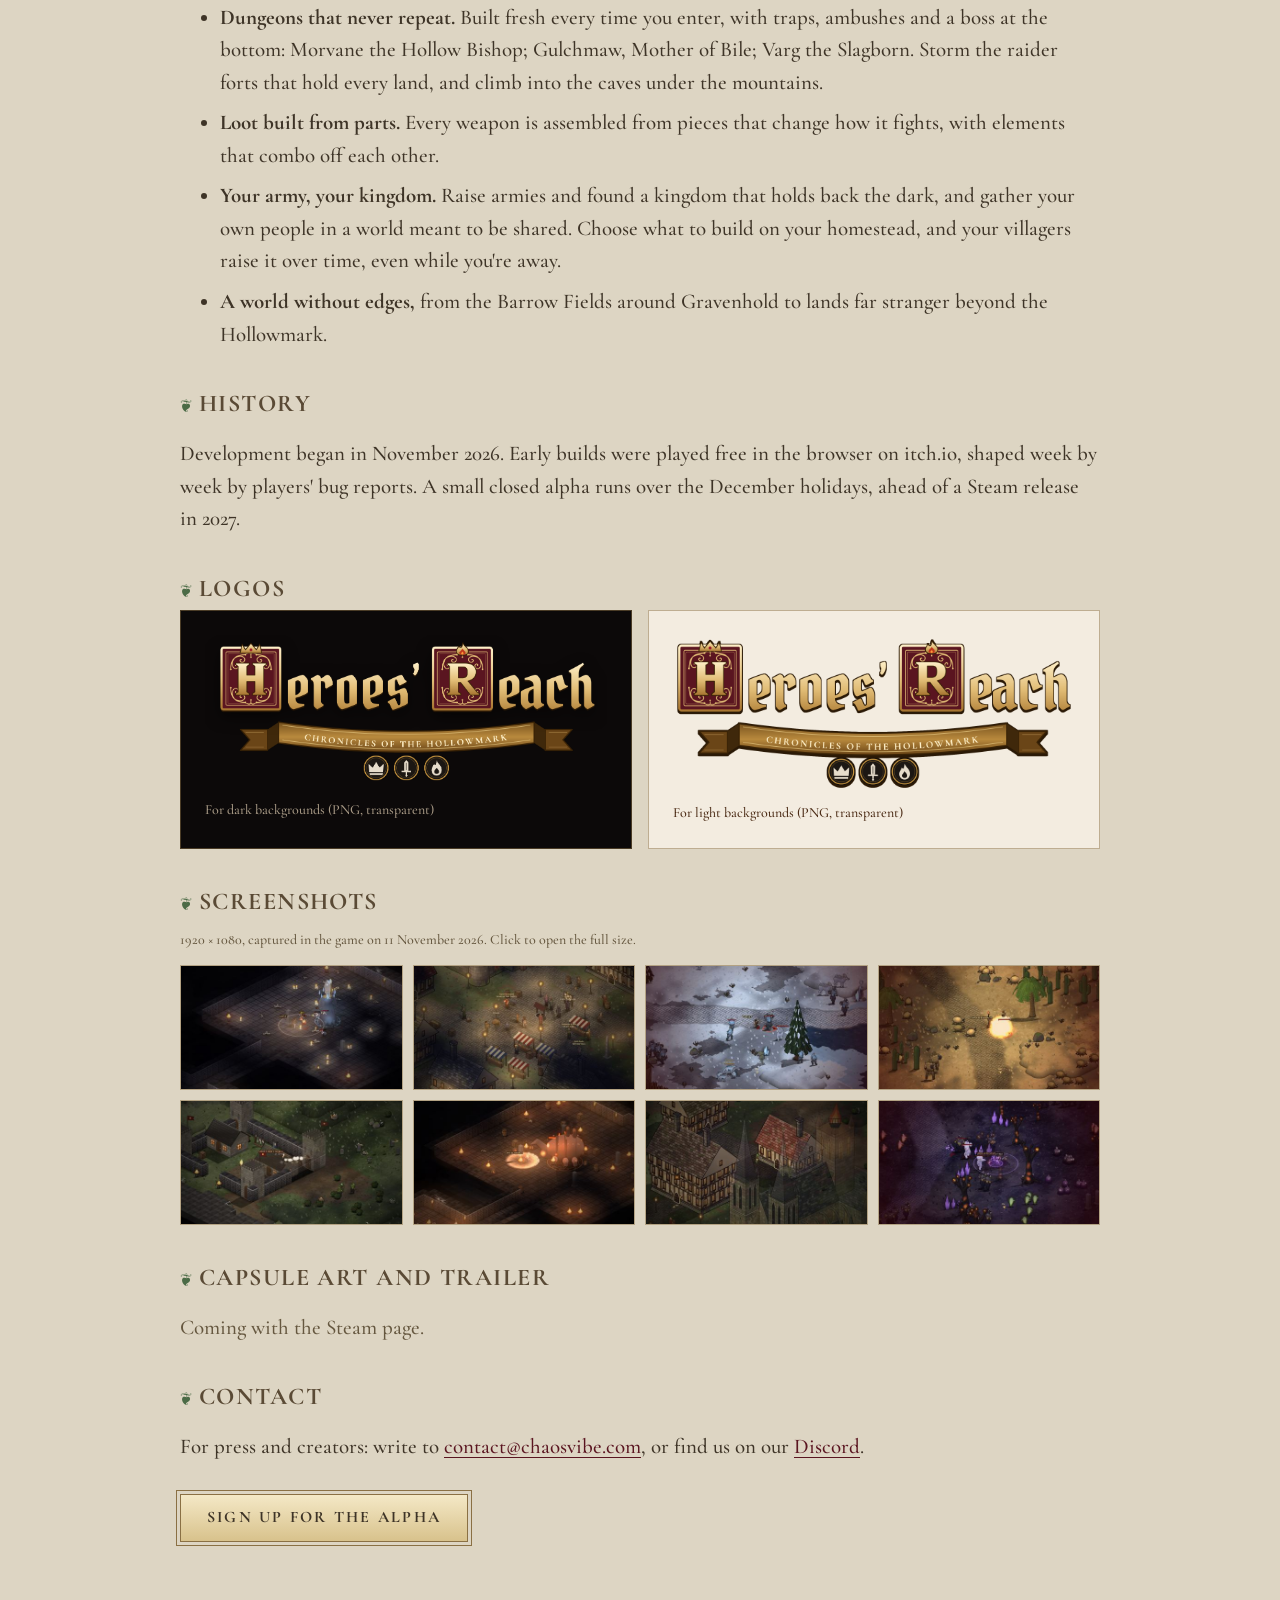
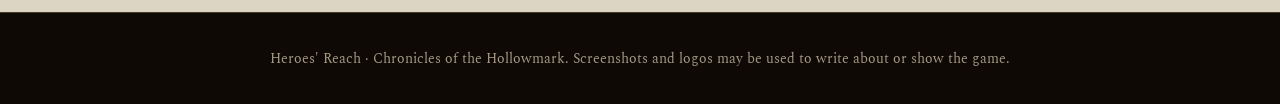
==== commit 24d98788: "Website: canon names (Deepkin, Ursaka), Coming to Steam in 2027, press files renamed heroesreach-* C" ====
--- a/press.html
+++ b/press.html
@@ -6,7 +6,7 @@
 <title>Press kit · Heroes' Reach</title>
 <meta name="description" content="Press kit for Heroes' Reach — Chronicles of the Hollowmark: fact sheet, logos, screenshots and contact.">
 <meta property="og:title" content="Heroes' Reach press kit">
-<meta property="og:image" content="press/emberwrought-1-crypt-boss.jpg">
+<meta property="og:image" content="press/heroesreach-1-crypt-boss.jpg">
 <meta name="theme-color" content="#0e0905">
 <link rel="preconnect" href="https://fonts.googleapis.com">
 <link rel="preconnect" href="https://fonts.gstatic.com" crossorigin>
@@ -42,14 +42,14 @@
 <main class="doc press">
   <p class="kicker">Press kit</p>
   <h1>Heroes' Reach — Chronicles of the Hollowmark</h1>
-  <p class="lead">The last fire in the Hollowmark is going out. Walk the road alone for loot and legend, descend into dungeons built anew every time, then raise armies and found a kingdom that outlasts you: a vast dark-fantasy online RPG in stylized 3D. Your road. Your army. Your kingdom.</p>
+  <p class="lead">The last fire in the Hollowmark is going out. Walk the road alone for loot and legend, descend into dungeons built anew every time, then raise armies and found a kingdom that outlasts you: a vast dark-fantasy online RPG in 3D. Your road. Your army. Your kingdom.</p>
 
   <h2 id="facts">Fact sheet</h2>
   <dl class="facts">
     <div><dt>Name</dt><dd>Heroes' Reach — Chronicles of the Hollowmark</dd></div>
     <div><dt>Genre</dt><dd>Online action RPG: dungeon crawling, armies and kingdom building, dark fantasy</dd></div>
-    <div><dt>Platforms</dt><dd>PC browser (Chrome, Edge, Firefox); a closed alpha runs in the browser on itch.io this December. Steam: Coming 2027.</dd></div>
-    <div><dt>Release</dt><dd>Coming 2027</dd></div>
+    <div><dt>Platforms</dt><dd>Coming to Steam in 2027. A small closed alpha runs this December.</dd></div>
+    <div><dt>Release</dt><dd>Coming to Steam in 2027</dd></div>
     <div><dt>Playable peoples</dt><dd>Many, each with its own callings</dd></div>
     <div><dt>Developer</dt><dd>Jonathan Kuiper, solo developer, at <a href="https://chaosvibe.com">ChaosVibe</a></dd></div>
     <div><dt>Price</dt><dd>To be announced</dd></div>
@@ -62,7 +62,7 @@
   <ul>
     <li><b>Combat with weight.</b> Fast, hands-on fighting: chain light and heavy blows into combos, roll through a wind-up, block and parry. Every class fights its own way.</li>
     <li><b>Every kind of calling,</b> from the Warrior, Mage and Rogue to the Templar, Necromancer, Skald, Chronomancer, Plague Doctor and Shapeshifter, each with its own combos, skills and talents.</li>
-    <li><b>Countless peoples, one dying world.</b> Play as a human or a dwarf, a crow-headed Rookfolk, an ash-skinned Ashborn, a Croakfolk, a Shellback, a Pandakin, and many more. Each land has its own dead, its own hazards and its own way of killing you.</li>
+    <li><b>Countless peoples, one dying world.</b> Play as a human or a Deepkin, a crow-headed Rookfolk, an ash-skinned Ashborn, a Croakfolk, a Shellback, an Ursaka, and many more. Each land has its own dead, its own hazards and its own way of killing you.</li>
     <li><b>Dungeons that never repeat.</b> Built fresh every time you enter, with traps, ambushes and a boss at the bottom: Morvane the Hollow Bishop; Gulchmaw, Mother of Bile; Varg the Slagborn. Storm the raider forts that hold every land, and climb into the caves under the mountains.</li>
     <li><b>Loot built from parts.</b> Every weapon is assembled from pieces that change how it fights, with elements that combo off each other.</li>
     <li><b>Your army, your kingdom.</b> Raise armies and found a kingdom that holds back the dark, and gather your own people in a world meant to be shared. Choose what to build on your homestead, and your villagers raise it over time, even while you're away.</li>
@@ -82,14 +82,14 @@
   <h2 id="shots">Screenshots</h2>
   <p class="dim small">1920 × 1080, captured in the game on 11 November 2026. Click to open the full size.</p>
   <div class="shots-grid">
-    <a href="press/emberwrought-1-crypt-boss.jpg"><img src="press/thumb-emberwrought-1-crypt-boss.jpg" alt="A templar facing Morvane, the Hollow Bishop, in the Hollow Crypt" loading="lazy"></a>
-    <a href="press/emberwrought-2-gravenhold.jpg"><img src="press/thumb-emberwrought-2-gravenhold.jpg" alt="The market square of Gravenhold at night, under the keep" loading="lazy"></a>
-    <a href="press/emberwrought-3-frostfang.jpg"><img src="press/thumb-emberwrought-3-frostfang.jpg" alt="A huntsman holding a road against frost beasts in the Frostfang Highlands" loading="lazy"></a>
-    <a href="press/emberwrought-4-sunscar.jpg"><img src="press/thumb-emberwrought-4-sunscar.jpg" alt="A pyromancer's cinder barrage in the Sunscar Desert" loading="lazy"></a>
-    <a href="press/emberwrought-5-fort.jpg"><img src="press/thumb-emberwrought-5-fort.jpg" alt="A warrior storming a raider fort in the Hollowmark" loading="lazy"></a>
-    <a href="press/emberwrought-6-forge-boss.jpg"><img src="press/thumb-emberwrought-6-forge-boss.jpg" alt="A berserker facing Varg the Slagborn in the Forge-Pit" loading="lazy"></a>
-    <a href="press/emberwrought-7-cathedral.jpg"><img src="press/thumb-emberwrought-7-cathedral.jpg" alt="The cathedral and timbered houses at the edge of Gravenhold" loading="lazy"></a>
-    <a href="press/emberwrought-8-starless-rift.jpg"><img src="press/thumb-emberwrought-8-starless-rift.jpg" alt="A fight among void crystals in the Starless Rift" loading="lazy"></a>
+    <a href="press/heroesreach-1-crypt-boss.jpg"><img src="press/thumb-heroesreach-1-crypt-boss.jpg" alt="A templar facing Morvane, the Hollow Bishop, in the Hollow Crypt" loading="lazy"></a>
+    <a href="press/heroesreach-2-gravenhold.jpg"><img src="press/thumb-heroesreach-2-gravenhold.jpg" alt="The market square of Gravenhold at night, under the keep" loading="lazy"></a>
+    <a href="press/heroesreach-3-frostfang.jpg"><img src="press/thumb-heroesreach-3-frostfang.jpg" alt="A huntsman holding a road against frost beasts in the Frostfang Highlands" loading="lazy"></a>
+    <a href="press/heroesreach-4-sunscar.jpg"><img src="press/thumb-heroesreach-4-sunscar.jpg" alt="A pyromancer's cinder barrage in the Sunscar Desert" loading="lazy"></a>
+    <a href="press/heroesreach-5-fort.jpg"><img src="press/thumb-heroesreach-5-fort.jpg" alt="A warrior storming a raider fort in the Hollowmark" loading="lazy"></a>
+    <a href="press/heroesreach-6-forge-boss.jpg"><img src="press/thumb-heroesreach-6-forge-boss.jpg" alt="A berserker facing Varg the Slagborn in the Forge-Pit" loading="lazy"></a>
+    <a href="press/heroesreach-7-cathedral.jpg"><img src="press/thumb-heroesreach-7-cathedral.jpg" alt="The cathedral and timbered houses at the edge of Gravenhold" loading="lazy"></a>
+    <a href="press/heroesreach-8-starless-rift.jpg"><img src="press/thumb-heroesreach-8-starless-rift.jpg" alt="A fight among void crystals in the Starless Rift" loading="lazy"></a>
   </div>
 
   <h2>Capsule art and trailer</h2>
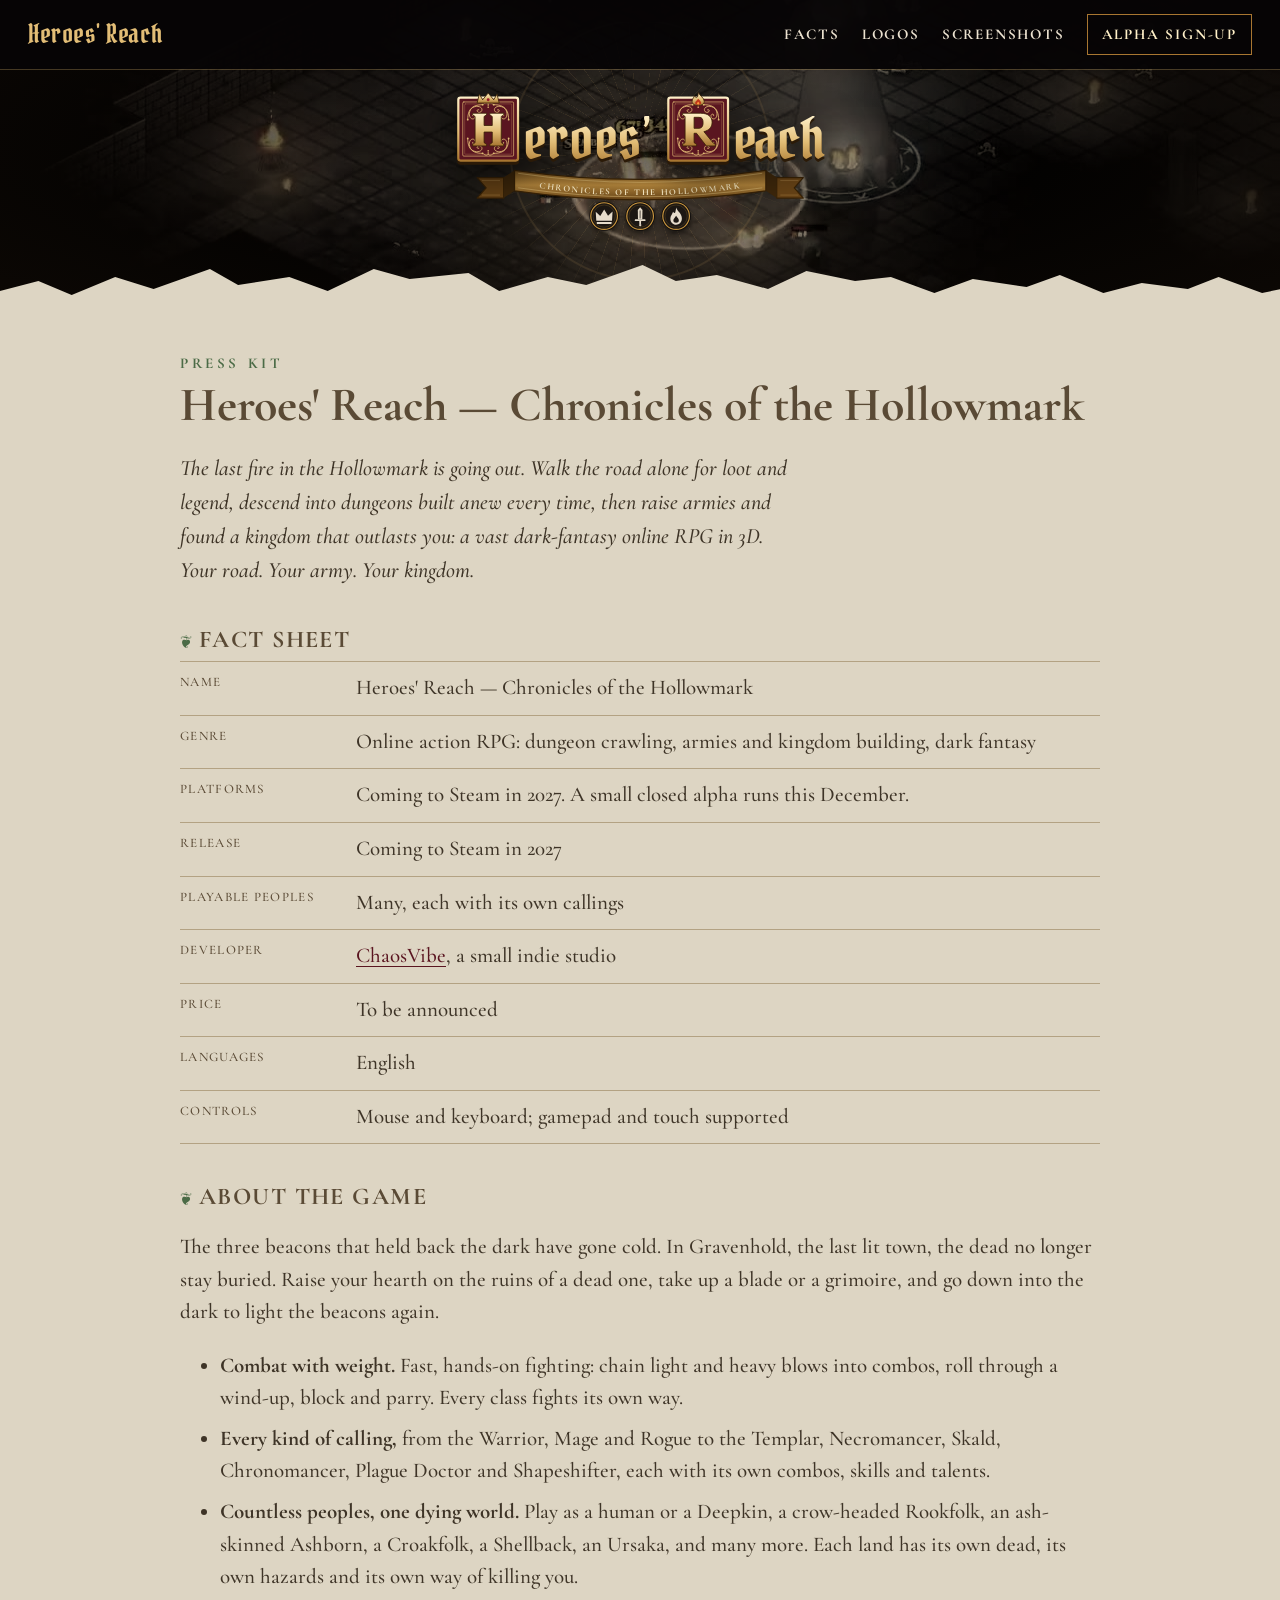
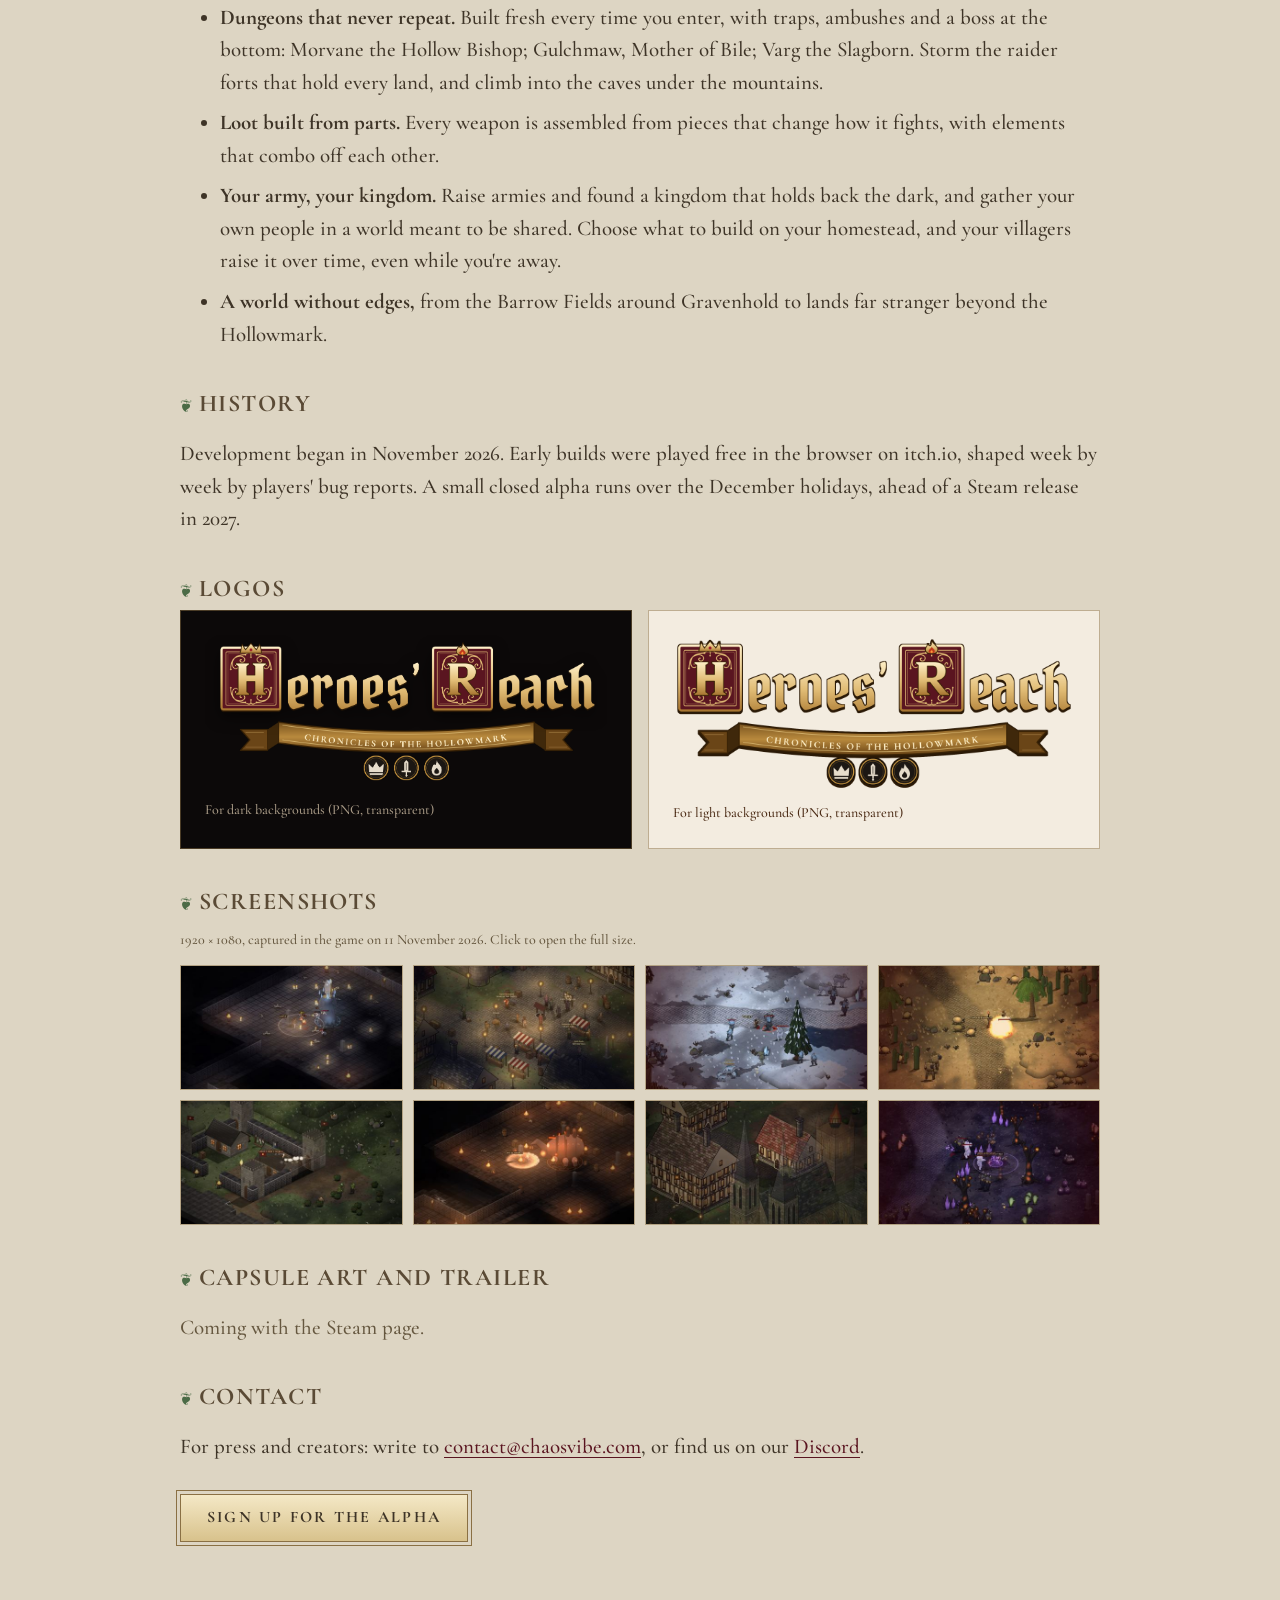
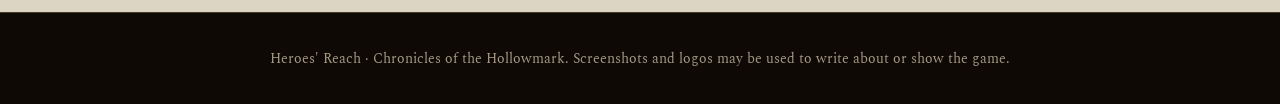
==== commit c2131f20: "Sites: ChaosVibe is a small indie studio (no AI-crew wording), follow the progress on Discord or con" ====
--- a/press.html
+++ b/press.html
@@ -51,7 +51,7 @@
     <div><dt>Platforms</dt><dd>Coming to Steam in 2027. A small closed alpha runs this December.</dd></div>
     <div><dt>Release</dt><dd>Coming to Steam in 2027</dd></div>
     <div><dt>Playable peoples</dt><dd>Many, each with its own callings</dd></div>
-    <div><dt>Developer</dt><dd>Jonathan Kuiper, solo developer, at <a href="https://chaosvibe.com">ChaosVibe</a></dd></div>
+    <div><dt>Developer</dt><dd><a href="https://chaosvibe.com">ChaosVibe</a>, a small indie studio</dd></div>
     <div><dt>Price</dt><dd>To be announced</dd></div>
     <div><dt>Languages</dt><dd>English</dd></div>
     <div><dt>Controls</dt><dd>Mouse and keyboard; gamepad and touch supported</dd></div>
